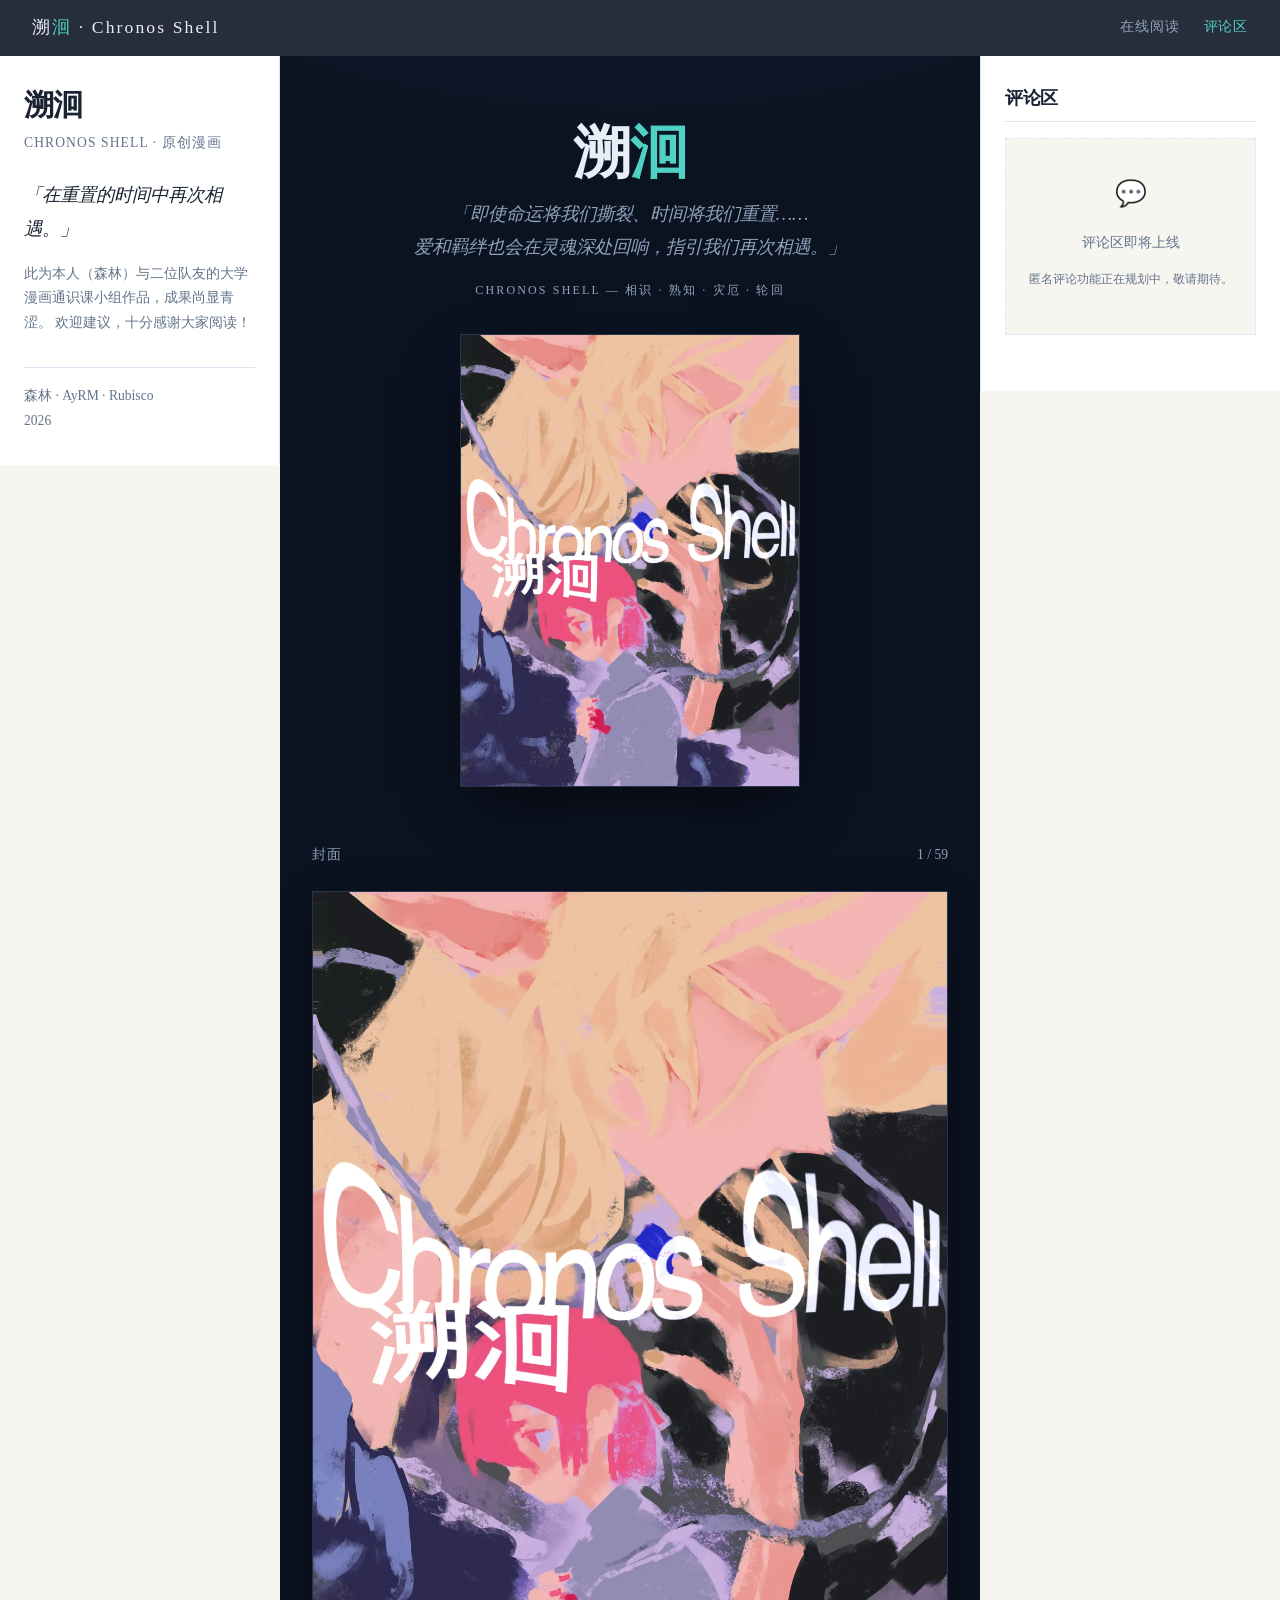
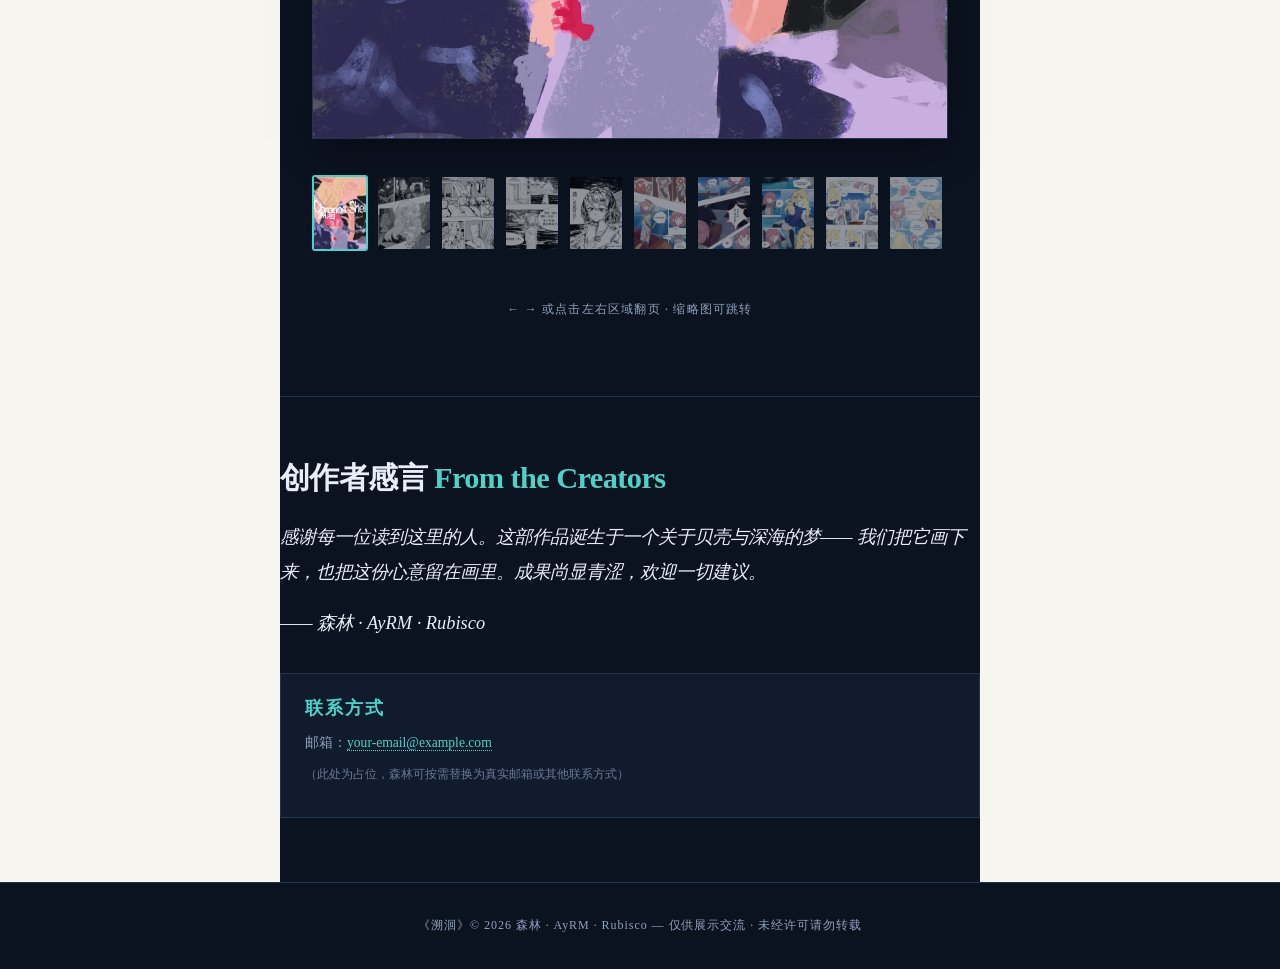
==== index.html @ df27fd0b "refine: 移除人物设定区块及导航入口（图片素材保留待恢复）" ====
<!DOCTYPE html>
<html lang="zh-CN">
<head>
  <meta charset="UTF-8">
  <meta name="viewport" content="width=device-width, initial-scale=1.0">
  <title>《溯洄》— 原创漫画作品展示</title>
  <meta name="description" content="《溯洄》原创漫画：中世纪海边渔村，人鱼遗孤克洛琳与孤独人鱼莉芮尔的宿命轮回之恋。">
  <link rel="stylesheet" href="css/tokens.css">
  <link rel="stylesheet" href="css/main.css">
</head>
<body>

  <!-- ======== 顶部导航 ======== -->
  <header class="site-header">
    <div class="brand">溯<em>洄</em> · Chronos Shell</div>
    <nav class="site-nav" id="siteNav">
      <a href="#reader" data-anchor="reader">在线阅读</a>
      <a href="#commentsSection" data-anchor="commentsSection">评论区</a>
    </nav>
  </header>

  <!-- ======== 三栏主体 ======== -->
  <main class="site-main">

    <!-- ===== 左栏 · 简介区 ===== -->
    <aside class="sidebar-left">
      <h1 class="work-title">溯洄</h1>
      <div class="work-sub">CHRONOS SHELL · 原创漫画</div>

      <section class="blurb">
        <p class="tagline">「在重置的时间中再次相遇。」</p>
        <p class="about-note">
          此为本人（森林）与二位队友的大学漫画通识课小组作品，成果尚显青涩。
          欢迎建议，十分感谢大家阅读！
        </p>
      </section>

      <section class="team-note">
        森林 · AyRM · Rubisco<br>
        2026
      </section>
    </aside>

    <!-- ===== 中栏 · 阅读器 ===== -->
    <section class="reader-col" id="reader">

      <div class="reader-hero">
        <h1>溯<span>洄</span></h1>
        <p class="hero-quote">「即使命运将我们撕裂、时间将我们重置……<br>爱和羁绊也会在灵魂深处回响，指引我们再次相遇。」</p>
        <p class="hero-meta">CHRONOS SHELL — 相识 · 熟知 · 灾厄 · 轮回</p>
        <img class="hero-cover" src="assets/img/pages/00-cover.webp" alt="《溯洄》封面" loading="lazy">
      </div>

      <div class="reader-wrap" id="readerWrap">
        <div class="reader-toolbar">
          <span class="chapter-name" id="chapterName">封面</span>
          <span class="page-indicator" id="pageIndicator">— / 59</span>
        </div>

        <div class="reader-stage" id="readerStage">
          <img class="page-img" id="pageImg" src="assets/img/pages/00-cover.webp" alt="《溯洄》第 1 页">
          <div class="nav-zone prev" id="navPrev" title="上一页">‹</div>
          <div class="nav-zone next" id="navNext" title="下一页">›</div>
        </div>

        <div class="thumbs" id="thumbsBar"></div>
        <p class="reader-hint">← → 或点击左右区域翻页 · 缩略图可跳转</p>
      </div>

      <!-- ===== 创作者感言 ===== -->
      <div class="creator-note" id="creator">
        <h2>创作者感言 <em>From the Creators</em></h2>
        <p class="cn-text">
          感谢每一位读到这里的人。这部作品诞生于一个关于贝壳与深海的梦——
          我们把它画下来，也把这份心意留在画里。成果尚显青涩，欢迎一切建议。
        </p>
        <p class="cn-text">—— 森林 · AyRM · Rubisco</p>
        <div class="cn-contact">
          <h3>联系方式</h3>
          <p>邮箱：<a href="mailto:your-email@example.com">your-email@example.com</a></p>
          <p class="cn-tip">（此处为占位，森林可按需替换为真实邮箱或其他联系方式）</p>
        </div>
      </div>

      <!-- (区块已移除) -->
    </section>

    <!-- ===== 右栏 · 评论区（预留） ===== -->
    <aside class="sidebar-right" id="commentsSection">
      <h3>评论区</h3>
      <div class="comments-placeholder">
        <div class="cp-icon">💬</div>
        <p>评论区即将上线</p>
        <p class="cp-note">匿名评论功能正在规划中，敬请期待。</p>
      </div>
      <!-- 接入评论服务（如 Waline / Cusdis）时，在下方挂载点初始化脚本 -->
      <div id="comments"></div>
    </aside>

  </main>

  <footer class="site-footer">
    《溯洄》© 2026 森林 · AyRM · Rubisco — 仅供展示交流 · 未经许可请勿转载
  </footer>

  <script src="js/reader.js"></script>
  <script src="js/main.js"></script>
</body>
</html>
---- css/tokens.css ----
/* ============================================================
   《溯洄》设计令牌 tokens.css
   来源：Open Design — editorial-monocle (Editorial/Monocle 杂志画册风)
   定制：深蓝海洋系 × 悲剧美学
   结构：
     --tone-*   : 明暗两套色板（浅色正文区 / 深色 Hero 与阅读器）
     --font-*   : 衬线字体栈
     --space-*  : 间距节奏
     --motion-* : 动效时长
   ============================================================ */

:root {
  /* ---- 字体 ---- */
  --font-display: "Iowan Old Style", "Charter", "Songti SC", "SimSun",
                  Georgia, "Times New Roman", serif;
  --font-body:    "Charter", "Georgia", "Songti SC", "SimSun", serif;
  --font-mono:    ui-monospace, "SF Mono", "Cascadia Code", Consolas, monospace;

  /* ---- 浅色板（正文区 / 杂志米白） ---- */
  --tone-bg:        #f7f5f0;   /* 米白纸面 */
  --tone-surface:   #ffffff;   /* 卡片 */
  --tone-fg:        #1a2332;   /* 墨蓝黑正文 */
  --tone-muted:     #64748b;   /* 雾蓝灰辅助文字 */
  --tone-border:    #dbe4f0;   /* 浅海蓝 hairline */
  --tone-accent:    #2b8f86;   /* 贝壳青（浅底上的强调） */
  --tone-accent-2:  #b45309;   /* 暖琥珀点缀（月相/章节标记） */

  /* ---- 深色板（Hero / 阅读器暗底） ---- */
  --dark-bg:        #0b1220;   /* 深海黑蓝 */
  --dark-surface:   #101b2e;   /* 卡片深蓝 */
  --dark-fg:        #e8eef7;   /* 月白文字 */
  --dark-muted:     #8fa3bd;   /* 雾蓝 */
  --dark-border:    #24344d;   /* 深蓝 hairline */
  --dark-accent:    #4fd1c5;   /* 珍珠青（暗底强调） */

  /* ---- 间距节奏（4px 基准） ---- */
  --space-1: 4px;
  --space-2: 8px;
  --space-3: 12px;
  --space-4: 16px;
  --space-5: 24px;
  --space-6: 32px;
  --space-7: 48px;
  --space-8: 64px;
  --space-9: 96px;

  /* ---- 排版 ---- */
  --fs-display: clamp(2.2rem, 5vw, 3.6rem);  /* 作品名 */
  --fs-h2:      clamp(1.4rem, 2.6vw, 1.9rem); /* 区块标题 */
  --fs-h3:      1.15rem;                       /* 卡片标题 */
  --fs-body:    1rem;
  --fs-small:   0.85rem;
  --fs-tiny:    0.75rem;
  --leading-body: 1.8;
  --leading-display: 1.15;
  --tracking-display: -0.02em;   /* 大标题收紧字距（monocle 姿态） */

  /* ---- 动效 ---- */
  --motion-fast: 140ms;
  --motion-base: 240ms;
  --motion-slow: 480ms;
  --ease-out: cubic-bezier(0.22, 0.61, 0.36, 1);

  /* ---- 布局常量 ---- */
  --sidebar-left-w: 280px;
  --sidebar-right-w: 300px;
  --header-h: 56px;
}
---- css/main.css ----
/* ============================================================
   《溯洄》主样式 main.css
   布局：左(简介 280px) | 中(阅读器 弹性) | 右(评论 300px) 三栏
   ============================================================ */

/* ---- Reset & 基础 ---- */
*, *::before, *::after { box-sizing: border-box; }
html { scroll-behavior: smooth; }
body {
  margin: 0;
  font-family: var(--font-body);
  font-size: var(--fs-body);
  line-height: var(--leading-body);
  color: var(--tone-fg);
  background: var(--tone-bg);
  -webkit-font-smoothing: antialiased;
}
img { max-width: 100%; display: block; }
a { color: inherit; text-decoration: none; }
h1, h2, h3, h4 { font-family: var(--font-display); line-height: var(--leading-display); letter-spacing: var(--tracking-display); margin: 0; }
button { font-family: inherit; cursor: pointer; }

/* ---- 顶部导航 ---- */
.site-header {
  position: sticky; top: 0; z-index: 100;
  height: var(--header-h);
  display: flex; align-items: center; justify-content: space-between;
  padding: 0 var(--space-6);
  background: rgba(11, 18, 32, 0.88);
  backdrop-filter: blur(10px);
  border-bottom: 1px solid var(--dark-border);
}
.site-header .brand {
  font-family: var(--font-display);
  font-size: 1.1rem; letter-spacing: 0.12em;
  color: var(--dark-fg);
}
.site-header .brand em { color: var(--dark-accent); font-style: normal; }
.site-nav { display: flex; gap: var(--space-5); }
.site-nav a {
  color: var(--dark-muted); font-size: var(--fs-small);
  letter-spacing: 0.06em; transition: color var(--motion-fast) var(--ease-out);
}
.site-nav a:hover, .site-nav a.active { color: var(--dark-accent); }

/* ---- 三栏主体 ---- */
.site-main {
  display: grid;
  grid-template-columns: var(--sidebar-left-w) minmax(0, 1fr) var(--sidebar-right-w);
  gap: 0;
  min-height: calc(100vh - var(--header-h));
}

/* ============ 左栏 · 简介区 ============ */
.sidebar-left {
  padding: var(--space-6) var(--space-5);
  border-right: 1px solid var(--tone-border);
  background: var(--tone-surface);
  overflow-y: auto;
  max-height: calc(100vh - var(--header-h));
  position: sticky; top: var(--header-h);
  align-self: start;               /* 关键：防止 grid 拉伸导致 sticky 失效 */
}
.sidebar-left .work-title {
  font-size: var(--fs-h2);
  margin-bottom: var(--space-2);
}
.sidebar-left .work-sub {
  color: var(--tone-muted); font-size: var(--fs-small);
  margin-bottom: var(--space-5);
  letter-spacing: 0.08em;
}
.blurb { margin-bottom: var(--space-6); }
.blurb .tagline {
  font-family: var(--font-display);
  font-size: var(--fs-h3);
  font-style: italic;
  color: var(--tone-fg);
  margin: 0 0 var(--space-4) 0;
}
.blurb .about-note {
  margin: 0;
  font-size: var(--fs-small);
  color: var(--tone-muted);
  line-height: var(--leading-body);
}
.team-note {
  margin-top: var(--space-6);
  font-size: var(--fs-small);
  color: var(--tone-muted);
  border-top: 1px solid var(--tone-border); padding-top: var(--space-4);
}

/* ============ 中栏 · 阅读器 ============ */
.reader-col {
  min-width: 0;
  background:
    radial-gradient(1200px 600px at 50% -10%, #16233c 0%, var(--dark-bg) 60%);
  display: flex; flex-direction: column;
  min-height: calc(100vh - var(--header-h));
}
.reader-hero {
  padding: var(--space-8) var(--space-6) var(--space-6);
  text-align: center;
  color: var(--dark-fg);
}
.reader-hero h1 {
  font-size: var(--fs-display);
  color: var(--dark-fg);
  margin-bottom: var(--space-3);
}
.reader-hero h1 span { color: var(--dark-accent); }
.reader-hero .hero-quote {
  font-family: var(--font-display); font-style: italic;
  color: var(--dark-muted); font-size: var(--fs-h3);
  max-width: 640px; margin: 0 auto;
}
.reader-hero .hero-meta {
  margin-top: var(--space-4);
  font-size: var(--fs-tiny); letter-spacing: 0.18em;
  color: var(--dark-muted);
}
.reader-hero .hero-cover {
  margin: var(--space-6) auto 0;
  width: min(340px, 70%);
  border: 1px solid var(--dark-border);
  box-shadow: 0 24px 60px -18px rgba(0, 0, 0, 0.65);
}

/* ---- 阅读器主体 ---- */
.reader-wrap {
  flex: 1;
  display: flex; flex-direction: column;
  align-items: center;
  padding: var(--space-5) var(--space-6) var(--space-8);
  gap: var(--space-5);
}
.reader-toolbar {
  width: 100%; max-width: 860px;
  display: flex; align-items: center; justify-content: space-between; gap: var(--space-4);
  color: var(--dark-muted); font-size: var(--fs-small);
}
.reader-toolbar .chapter-name { font-family: var(--font-display); letter-spacing: 0.08em; }
.reader-toolbar .page-indicator { font-variant-numeric: tabular-nums; }
.reader-stage {
  position: relative;
  width: 100%; max-width: 860px;
  background: var(--dark-surface);
  border: 1px solid var(--dark-border);
  box-shadow: 0 12px 40px -12px rgba(0, 0, 0, 0.6);
}
.reader-stage img.page-img {
  width: 100%; height: auto;
  margin: 0 auto;
}
.reader-stage .nav-zone {
  position: absolute; top: 0; bottom: 0; width: 46%;
  cursor: pointer;
  display: flex; align-items: center; justify-content: center;
  color: rgba(232, 238, 247, 0);
  font-size: 2rem;
  transition: color var(--motion-fast) var(--ease-out), background var(--motion-fast) var(--ease-out);
}
.reader-stage .nav-zone.prev { left: 0; }
.reader-stage .nav-zone.next { right: 0; }
.reader-stage .nav-zone:hover { background: rgba(79, 209, 197, 0.07); color: rgba(232, 238, 247, 0.55); }
.reader-stage .nav-zone.disabled { pointer-events: none; }

/* ---- 缩略图条 ---- */
.thumbs {
  width: 100%; max-width: 860px;
  display: flex; gap: var(--space-2);
  overflow-x: auto;
  padding: var(--space-3) 0;
  scrollbar-width: thin;
  scrollbar-color: var(--dark-border) transparent;
}
.thumbs .thumb {
  flex: 0 0 auto;
  width: 56px; height: 76px;
  object-fit: cover;
  border: 2px solid transparent;
  border-radius: 3px;
  opacity: 0.55;
  cursor: pointer;
  transition: opacity var(--motion-fast), border-color var(--motion-fast);
}
.thumbs .thumb:hover { opacity: 0.9; }
.thumbs .thumb.current { opacity: 1; border-color: var(--dark-accent); }

/* ---- 键盘提示 ---- */
.reader-hint {
  font-size: var(--fs-tiny); color: var(--dark-muted);
  letter-spacing: 0.1em;
}

/* ============ 右栏 · 评论区（预留） ============ */
.sidebar-right {
  padding: var(--space-6) var(--space-5);
  border-left: 1px solid var(--tone-border);
  background: var(--tone-surface);
  overflow-y: auto;
  max-height: calc(100vh - var(--header-h));
  position: sticky; top: var(--header-h);
  align-self: start;               /* 关键：防止 grid 拉伸导致 sticky 失效 */
}
.sidebar-right h3 {
  font-size: var(--fs-h3);
  margin-bottom: var(--space-4);
  padding-bottom: var(--space-3);
  border-bottom: 1px solid var(--tone-border);
}
.comments-placeholder {
  border: 1px dashed var(--tone-border);
  background: var(--tone-bg);
  padding: var(--space-6) var(--space-4);
  text-align: center;
  color: var(--tone-muted);
  font-size: var(--fs-small);
}
.comments-placeholder .cp-icon { font-size: 1.6rem; margin-bottom: var(--space-3); }
.comments-placeholder .cp-note {
  font-size: var(--fs-tiny); margin-top: var(--space-3);
}
#comments { margin-top: var(--space-5); }

/* ============ 创作者感言（中栏，漫画下方） ============ */
.creator-note {
  width: 100%; max-width: 860px;
  padding: var(--space-8) 0;
  border-top: 1px solid var(--dark-border);
  color: var(--dark-fg);
}
.creator-note h2 {
  font-size: var(--fs-h2);
  margin-bottom: var(--space-5);
  color: var(--dark-fg);
}
.creator-note h2 em { color: var(--dark-accent); font-style: normal; }
.creator-note .cn-text {
  font-family: var(--font-display);
  font-style: italic;
  font-size: var(--fs-h3);
  line-height: 1.9;
  color: var(--dark-fg);
  margin: 0 0 var(--space-4) 0;
  max-width: 720px;
}
.cn-contact {
  margin-top: var(--space-6);
  padding: var(--space-5);
  background: var(--dark-surface);
  border: 1px solid var(--dark-border);
}
.cn-contact h3 {
  font-size: var(--fs-h3);
  color: var(--dark-accent);
  margin-bottom: var(--space-3);
  letter-spacing: 0.1em;
}
.cn-contact p { margin: 0 0 var(--space-2) 0; color: var(--dark-muted); font-size: var(--fs-small); }
.cn-contact a { color: var(--dark-accent); border-bottom: 1px dotted var(--dark-accent); }
.cn-contact .cn-tip { font-size: var(--fs-tiny); color: var(--dark-muted); opacity: 0.7; }

/* ============ 人物设定区块（暂移除，样式保留供恢复时启用） ============ */

/* ============ 页脚 ============ */
.site-footer {
  text-align: center;
  padding: var(--space-6) var(--space-4);
  border-top: 1px solid var(--dark-border);
  background: var(--dark-bg);
  color: var(--dark-muted);
  font-size: var(--fs-tiny);
  letter-spacing: 0.08em;
}

/* ---- 入场动效 ---- */
.reveal { opacity: 0; transform: translateY(14px); transition: opacity var(--motion-slow) var(--ease-out), transform var(--motion-slow) var(--ease-out); }
.reveal.visible { opacity: 1; transform: none; }

/* ============ 响应式 ============ */
@media (max-width: 1180px) {
  .site-main { grid-template-columns: var(--sidebar-left-w) minmax(0, 1fr); }
  .sidebar-right {
    grid-column: 1 / -1;
    position: static; max-height: none;
    border-left: none; border-top: 1px solid var(--tone-border);
  }
}
@media (max-width: 820px) {
  .site-main { grid-template-columns: 1fr; }
  .sidebar-left {
    position: static; max-height: none;
    border-right: none; border-bottom: 1px solid var(--tone-border);
  }
  .site-nav { display: none; }
  .reader-wrap { padding: var(--space-4) var(--space-3) var(--space-6); }
}
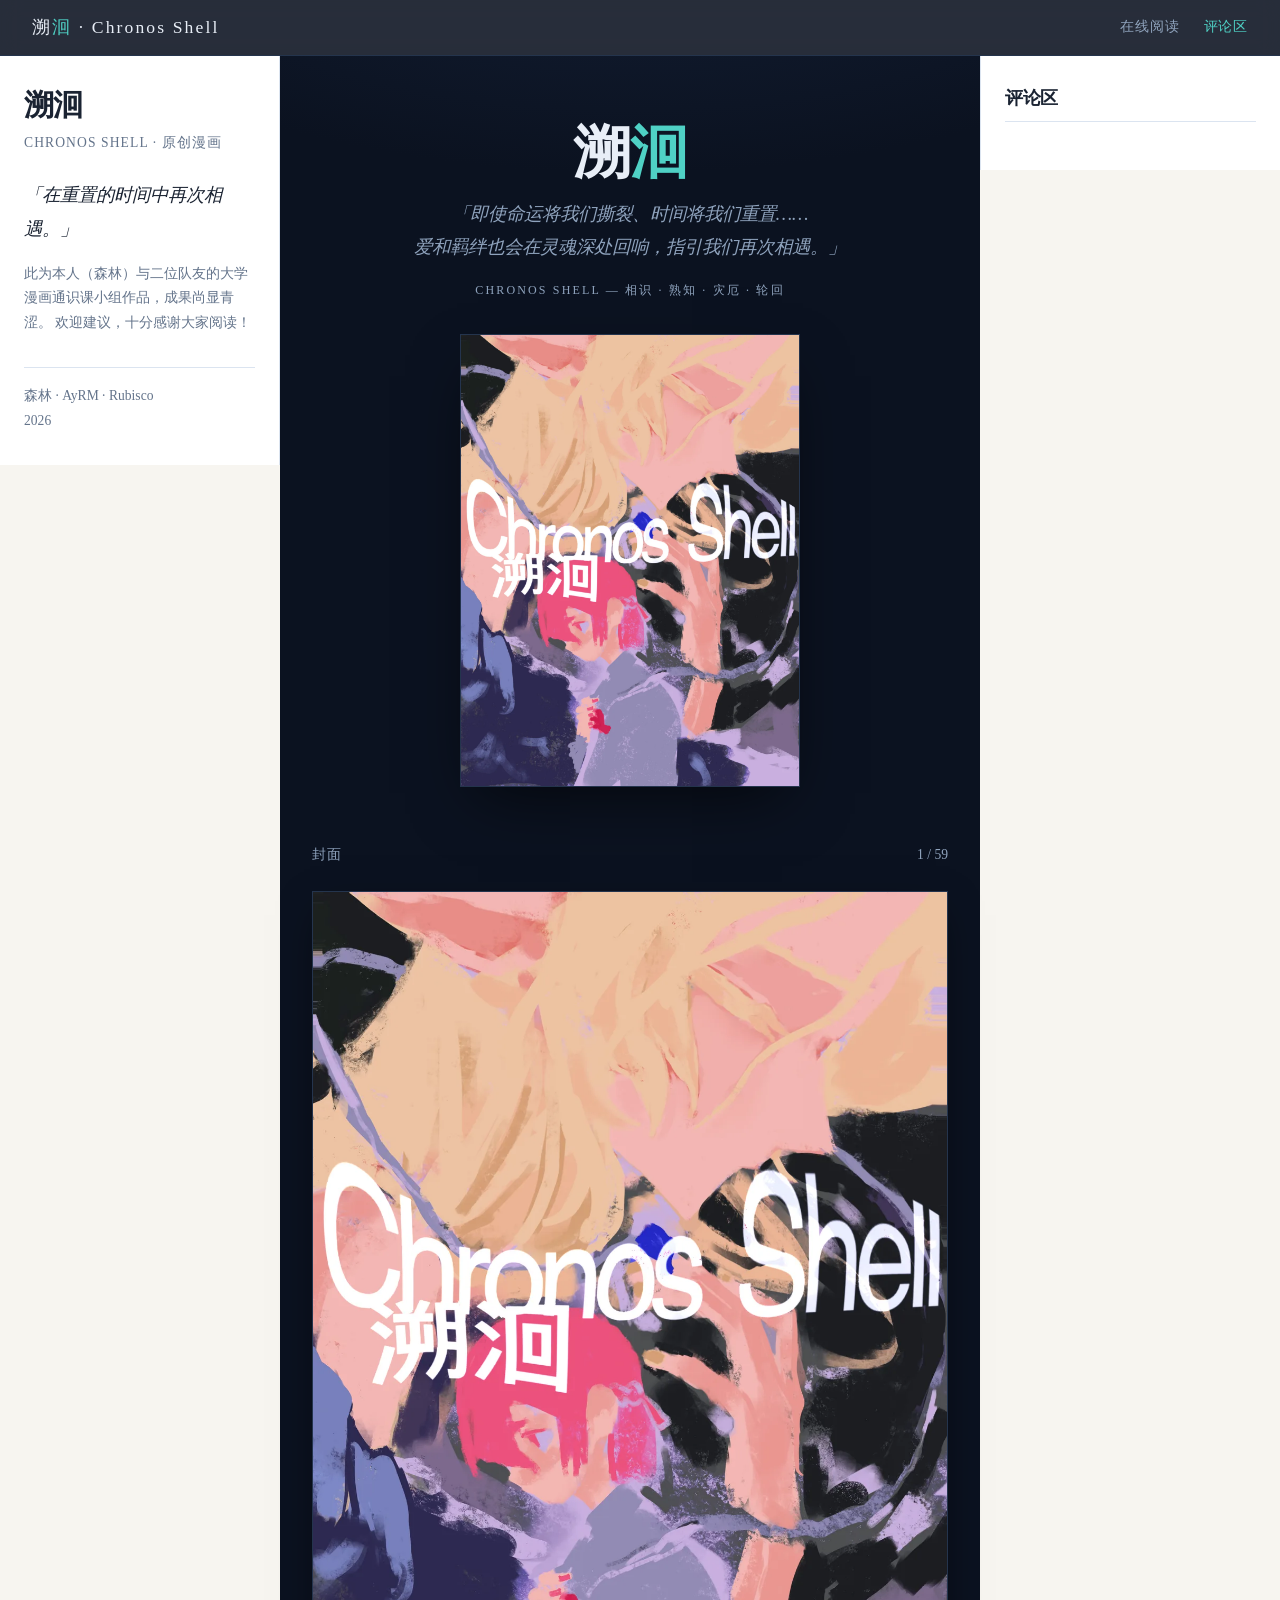
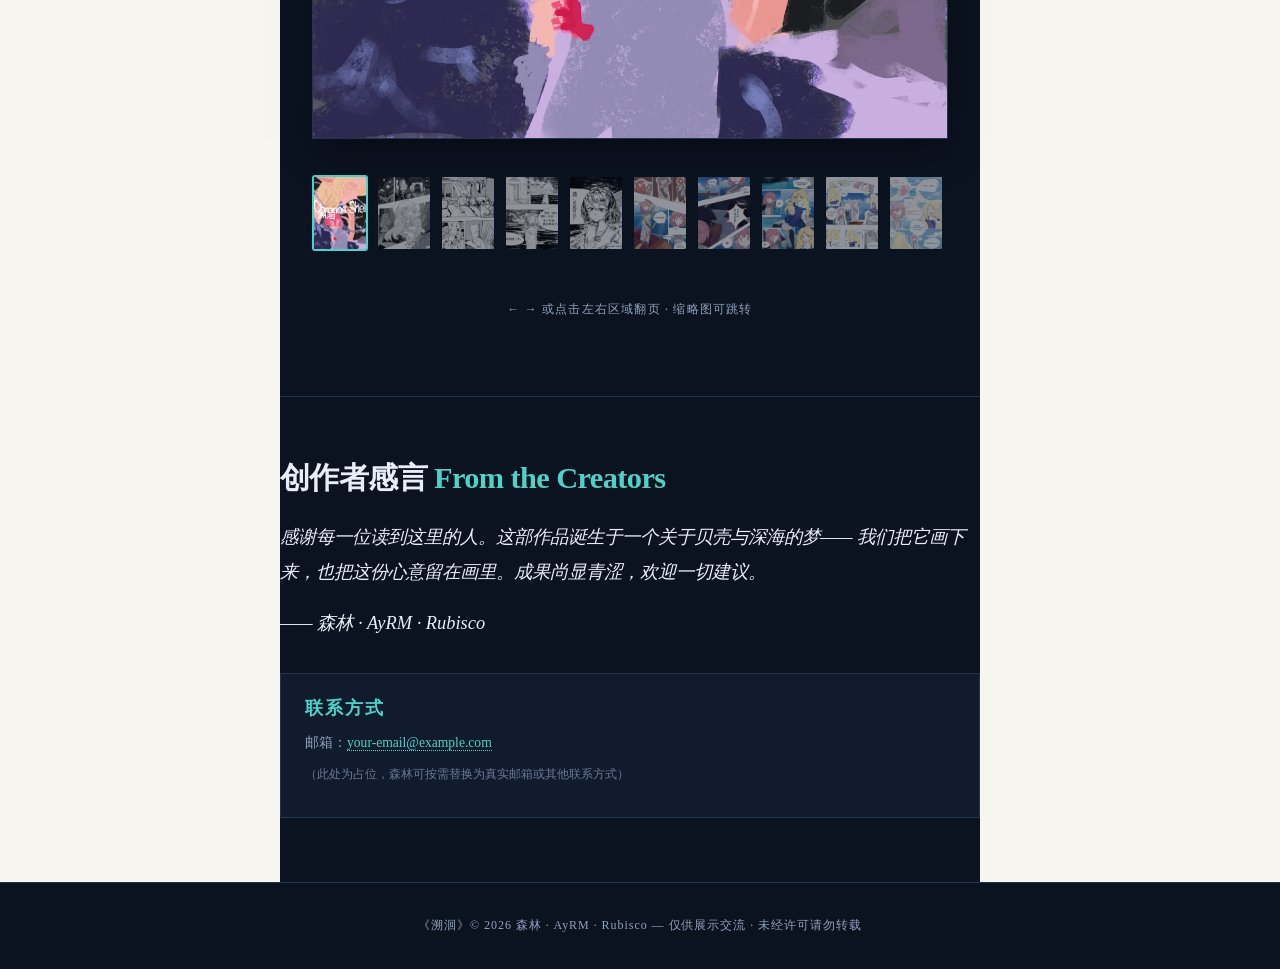
==== commit 29c514d2: "feat: 接入 Waline 匿名评论系统（本地化前端库 + Vercel 服务端 + Neon Postgres）" ====
--- a/index.html
+++ b/index.html
@@ -7,6 +7,7 @@
   <meta name="description" content="《溯洄》原创漫画：中世纪海边渔村，人鱼遗孤克洛琳与孤独人鱼莉芮尔的宿命轮回之恋。">
   <link rel="stylesheet" href="css/tokens.css">
   <link rel="stylesheet" href="css/main.css">
+  <link rel="stylesheet" href="vendor/waline.min.css">
 </head>
 <body>
 
@@ -85,15 +86,9 @@
       <!-- (区块已移除) -->
     </section>
 
-    <!-- ===== 右栏 · 评论区（预留） ===== -->
+    <!-- ===== 右栏 · 评论区（Waline） ===== -->
     <aside class="sidebar-right" id="commentsSection">
       <h3>评论区</h3>
-      <div class="comments-placeholder">
-        <div class="cp-icon">💬</div>
-        <p>评论区即将上线</p>
-        <p class="cp-note">匿名评论功能正在规划中，敬请期待。</p>
-      </div>
-      <!-- 接入评论服务（如 Waline / Cusdis）时，在下方挂载点初始化脚本 -->
       <div id="comments"></div>
     </aside>
 
@@ -103,6 +98,7 @@
     《溯洄》© 2026 森林 · AyRM · Rubisco — 仅供展示交流 · 未经许可请勿转载
   </footer>
 
+  <script src="vendor/waline.min.js"></script>
   <script src="js/reader.js"></script>
   <script src="js/main.js"></script>
 </body>
--- a/css/main.css
+++ b/css/main.css
@@ -210,19 +210,9 @@
   padding-bottom: var(--space-3);
   border-bottom: 1px solid var(--tone-border);
 }
-.comments-placeholder {
-  border: 1px dashed var(--tone-border);
-  background: var(--tone-bg);
-  padding: var(--space-6) var(--space-4);
-  text-align: center;
-  color: var(--tone-muted);
-  font-size: var(--fs-small);
-}
-.comments-placeholder .cp-icon { font-size: 1.6rem; margin-bottom: var(--space-3); }
-.comments-placeholder .cp-note {
-  font-size: var(--fs-tiny); margin-top: var(--space-3);
-}
-#comments { margin-top: var(--space-5); }
+#comments { margin-top: var(--space-4); }
+#comments .wl-panel { background: transparent; }
+#comments .wl-input-item textarea { min-height: 90px; }
 
 /* ============ 创作者感言（中栏，漫画下方） ============ */
 .creator-note {
--- a/vendor/waline.min.css
+++ b/vendor/waline.min.css
@@ -0,0 +1 @@
+:root{--waline-font-size: 1rem;--waline-white: #fff;--waline-light-grey: #999;--waline-dark-grey: #666;--waline-theme-color: #27ae60;--waline-active-color: #2ecc71;--waline-color: #444;--waline-bg-color: #fff;--waline-bg-color-light: #f8f8f8;--waline-bg-color-hover: #f0f0f0;--waline-border-color: #ddd;--waline-disable-bg-color: #f8f8f8;--waline-disable-color: #000;--waline-code-bg-color: #282c34;--waline-warning-color: #915930;--waline-warning-bg-color: rgb(234 179 8 / 14%);--waline-bq-color: #f0f0f0;--waline-avatar-size: 3.25rem;--waline-m-avatar-size: calc(var(--waline-avatar-size) * 9 / 13);--waline-badge-color: #3498db;--waline-badge-font-size: 0.75em;--waline-info-bg-color: #f8f8f8;--waline-info-color: #999;--waline-info-font-size: 0.625em;--waline-border: 1px solid var(--waline-border-color);--waline-avatar-radius: 50%;--waline-box-shadow: none}[data-waline]{font-size:var(--waline-font-size);text-align:start}[dir=rtl] [data-waline]{direction:rtl}[data-waline] *{box-sizing:content-box;line-height:1.75}[data-waline] p{color:var(--waline-color)}[data-waline] a{position:relative;display:inline-block;color:var(--waline-theme-color);text-decoration:none;overflow-wrap:break-word;cursor:pointer}[data-waline] a:hover{color:var(--waline-active-color)}[data-waline] img{max-width:100%;max-height:400px;border:none}[data-waline] hr{margin:.825em 0;border-style:dashed;border-color:var(--waline-bg-color-light)}[data-waline] code,[data-waline] pre{margin:0;padding:.2em .4em;border-radius:3px;background:var(--waline-bg-color-light);font-size:85%}[data-waline] pre{overflow:auto;padding:10px;line-height:1.45}[data-waline] pre::-webkit-scrollbar{width:6px;height:6px}[data-waline] pre::-webkit-scrollbar-track-piece:horizontal{border-radius:6px;background:rgba(0,0,0,.1)}[data-waline] pre::-webkit-scrollbar-thumb:horizontal{width:6px;border-radius:6px;background:var(--waline-theme-color)}[data-waline] pre code{padding:0;background:rgba(0,0,0,0);color:var(--waline-color);white-space:pre-wrap;word-break:keep-all}[data-waline] blockquote{margin:.5em 0;padding:.5em 0 .5em 1em;border-inline-start:8px solid var(--waline-bq-color);color:var(--waline-dark-grey)}[data-waline] blockquote>p{margin:0}[data-waline] ol,[data-waline] ul{margin-inline-start:1.25em;padding:0}[data-waline] input[type=checkbox],[data-waline] input[type=radio]{display:inline-block;vertical-align:middle;margin-top:-2px}.wl-btn{display:inline-block;vertical-align:middle;min-width:2.5em;margin-bottom:0;padding:.5em 1em;border:1px solid var(--waline-border-color);border-radius:.5em;background:rgba(0,0,0,0);color:var(--waline-color);font-weight:400;font-size:.75em;line-height:1.5;text-align:center;white-space:nowrap;cursor:pointer;user-select:none;touch-action:manipulation;transition-duration:.4s}.wl-btn:hover,.wl-btn:active{border-color:var(--waline-theme-color);color:var(--waline-theme-color)}.wl-btn:disabled{border-color:var(--waline-border-color);background:var(--waline-disable-bg-color);color:var(--waline-disable-color);cursor:not-allowed}.wl-btn.primary{border-color:var(--waline-theme-color);background:var(--waline-theme-color);color:var(--waline-white)}.wl-btn.primary:hover,.wl-btn.primary:active{border-color:var(--waline-active-color);background:var(--waline-active-color);color:var(--waline-white)}.wl-btn.primary:disabled{border-color:var(--waline-border-color);background:var(--waline-disable-bg-color);color:var(--waline-disable-color);cursor:not-allowed}.wl-loading{text-align:center}.wl-loading svg{margin:0 auto}.wl-comment{position:relative;display:flex;margin-bottom:.75em}.wl-close{position:absolute;inset-inline-end:-4px;top:-4px;padding:0;border:none;background:rgba(0,0,0,0);line-height:1;cursor:pointer}.wl-login-info{max-width:80px;margin-top:.75em;text-align:center}.wl-logout-btn{position:absolute;inset-inline-end:-10px;top:-10px;padding:3px;border:none;background:rgba(0,0,0,0);line-height:0;cursor:pointer}.wl-avatar{position:relative;width:var(--waline-avatar-size);height:var(--waline-avatar-size);margin:0 auto;border:var(--waline-border);border-radius:var(--waline-avatar-radius)}@media(max-width: 720px){.wl-avatar{width:var(--waline-m-avatar-size);height:var(--waline-m-avatar-size)}}.wl-avatar img{width:100%;height:100%;border-radius:var(--waline-avatar-radius)}.wl-login-nick{display:block;color:var(--waline-theme-color);font-size:.75em;word-break:break-all}.wl-panel{position:relative;flex-shrink:1;width:100%;margin:.5em;border:var(--waline-border);border-radius:.75em;background:var(--waline-bg-color);box-shadow:var(--waline-box-shadow)}.wl-header{display:flex;overflow:hidden;padding:0 4px;border-bottom:2px dashed var(--waline-border-color);border-top-left-radius:.75em;border-top-right-radius:.75em}@media(max-width: 580px){.wl-header{display:block}}.wl-header label{min-width:40px;padding:.75em .5em;color:var(--waline-color);font-size:.75em;text-align:center}.wl-header input{flex:1;resize:none;width:0;padding:.5em;background:rgba(0,0,0,0);font-size:.625em}.wl-header-item{display:flex;flex:1}@media(max-width: 580px){.wl-header-item:not(:last-child){border-bottom:2px dashed var(--waline-border-color)}}.wl-header-1 .wl-header-item{width:100%}.wl-header-2 .wl-header-item{width:50%}@media(max-width: 580px){.wl-header-2 .wl-header-item{flex:0;width:100%}}.wl-header-3 .wl-header-item{width:33.33%}@media(max-width: 580px){.wl-header-3 .wl-header-item{width:100%}}.wl-editor{position:relative;resize:vertical;box-sizing:border-box;width:calc(100% - 1em);min-height:8.75em;margin:.75em .5em;border-radius:.5em;background:rgba(0,0,0,0);font-size:.875em}.wl-editor,.wl-input{max-width:100%;border:none;color:var(--waline-color);outline:none;transition:all .25s ease}.wl-editor:focus,.wl-input:focus{background:var(--waline-bg-color-light)}.wl-preview{padding:0 .5em .5em}.wl-preview h4{margin:.25em;font-weight:bold;font-size:.9375em}.wl-preview .wl-content{min-height:1.25em;padding:.25em;overflow-wrap:break-word;hyphens:auto}.wl-preview .wl-content>*:first-child{margin-top:0}.wl-preview .wl-content>*:last-child{margin-bottom:0}.wl-footer{position:relative;display:flex;flex-wrap:wrap;margin:.5em .75em}.wl-actions{display:flex;flex:2;align-items:center}.wl-action{display:inline-flex;align-items:center;justify-content:center;width:1.5em;height:1.5em;margin:2px;padding:0;border:none;background:rgba(0,0,0,0);color:var(--waline-color);font-size:16px;cursor:pointer}.wl-action:hover{color:var(--waline-theme-color)}.wl-action.active{color:var(--waline-active-color)}#wl-image-upload{display:none}#wl-image-upload:focus+label{color:var(--waline-color)}#wl-image-upload:focus-visible+label{outline:-webkit-focus-ring-color auto 1px}.wl-info{display:flex;flex:3;align-items:center;justify-content:flex-end}.wl-info .wl-text-number{color:var(--waline-info-color);font-size:.75em}.wl-info .wl-text-number .illegal{color:red}.wl-info button{margin-inline-start:.75em}.wl-info button svg{display:block;margin:0 auto;line-height:18px}.wl-emoji-popup{position:absolute;inset-inline-start:1.25em;top:100%;z-index:10;display:none;width:100%;max-width:526px;border:var(--waline-border);border-radius:6px;background:var(--waline-bg-color);box-shadow:var(--waline-box-shadow)}.wl-emoji-popup.display{display:block}.wl-emoji-popup button{display:inline-block;vertical-align:middle;width:2em;margin:.125em;padding:0;border-width:0;background:rgba(0,0,0,0);font-size:inherit;line-height:2;text-align:center;cursor:pointer}.wl-emoji-popup button:hover{background:var(--waline-bg-color-hover)}.wl-emoji-popup .wl-emoji{display:inline-block;vertical-align:middle;max-width:1.5em;max-height:1.5em}.wl-emoji-popup .wl-emoji-preview{position:absolute;top:-4em;left:0;z-index:1;display:block;max-width:3em;max-height:3em;padding:.25em;border:var(--waline-border);border-radius:4px;background:var(--waline-bg-color);box-shadow:var(--waline-box-shadow)}.wl-emoji-popup .wl-tab-wrapper{overflow-y:auto;max-height:145px;padding:.5em}.wl-emoji-popup .wl-tab-wrapper::-webkit-scrollbar{width:6px;height:6px}.wl-emoji-popup .wl-tab-wrapper::-webkit-scrollbar-track-piece:vertical{border-radius:6px;background:rgba(0,0,0,.1)}.wl-emoji-popup .wl-tab-wrapper::-webkit-scrollbar-thumb:vertical{width:6px;border-radius:6px;background:var(--waline-theme-color)}.wl-emoji-popup .wl-tabs{position:relative;overflow-x:auto;padding:0 6px;white-space:nowrap}.wl-emoji-popup .wl-tabs::before{content:" ";position:absolute;top:0;right:0;left:0;z-index:2;height:1px;background:var(--waline-border-color)}.wl-emoji-popup .wl-tabs::-webkit-scrollbar{width:6px;height:6px}.wl-emoji-popup .wl-tabs::-webkit-scrollbar-track-piece:horizontal{border-radius:6px;background:rgba(0,0,0,.1)}.wl-emoji-popup .wl-tabs::-webkit-scrollbar-thumb:horizontal{height:6px;border-radius:6px;background:var(--waline-theme-color)}.wl-emoji-popup .wl-tab{position:relative;margin:0;padding:0 .5em}.wl-emoji-popup .wl-tab.active{z-index:3;border:1px solid var(--waline-border-color);border-top-width:0;border-bottom-right-radius:6px;border-bottom-left-radius:6px;background:var(--waline-bg-color)}.wl-gif-popup{position:absolute;inset-inline-start:1.25em;top:100%;z-index:10;width:calc(100% - 3em);padding:.75em .75em .25em;border:var(--waline-border);border-radius:6px;background:var(--waline-bg-color);box-shadow:var(--waline-box-shadow);opacity:0;visibility:hidden;transition:transform .2s ease-out,opacity .2s ease-out;transform:scale(0.9, 0.9);transform-origin:0 0}.wl-gif-popup.display{opacity:1;visibility:visible;transform:none}.wl-gif-popup input{box-sizing:border-box;width:100%;margin-bottom:10px;padding:3px 5px;border:var(--waline-border)}.wl-gif-popup img{display:block;box-sizing:border-box;width:100%;border-width:2px;border-style:solid;border-color:#fff;cursor:pointer}.wl-gif-popup img:hover{border-color:var(--waline-theme-color);border-radius:2px}.wl-gallery{display:flex;overflow-y:auto;max-height:80vh}.wl-gallery-column{display:flex;flex:1;flex-direction:column;height:-webkit-max-content;height:-moz-max-content;height:max-content}.wl-cards .wl-user{--avatar-size: var(--waline-avatar-size);position:relative;margin-inline-end:.75em}@media(max-width: 720px){.wl-cards .wl-user{--avatar-size: var(--waline-m-avatar-size)}}.wl-cards .wl-user .wl-user-avatar{width:var(--avatar-size);height:var(--avatar-size);border-radius:var(--waline-avatar-radius);box-shadow:var(--waline-box-shadow)}.wl-cards .wl-user .verified-icon,.wl-cards .wl-user .administrator-icon{position:absolute;inset-inline-start:calc(var(--avatar-size)*3/4);top:calc(var(--avatar-size)*3/4);border-radius:50%;background:var(--waline-bg-color);box-shadow:var(--waline-box-shadow)}.wl-card-item{position:relative;display:flex;padding:.5em}.wl-card-item .wl-card-item{padding-inline-end:0}.wl-card{flex:1;width:0;padding-bottom:.5em;border-bottom:1px dashed var(--waline-border-color)}.wl-card:first-child{margin-inline-start:1em}.wl-card-item:last-child>.wl-card{border-bottom:none}.wl-card .wl-nick svg{position:relative;bottom:-0.125em;line-height:1}.wl-card .wl-head{overflow:hidden;line-height:1.5}.wl-card .wl-head .wl-nick{position:relative;display:inline-block;margin-inline-end:.5em;font-weight:bold;font-size:.875em;line-height:1;text-decoration:none}.wl-card span.wl-nick{color:var(--waline-dark-grey)}.wl-card .wl-badge{display:inline-block;margin-inline-end:1em;padding:0 .3em;border:1px solid var(--waline-badge-color);border-radius:4px;color:var(--waline-badge-color);font-size:var(--waline-badge-font-size)}.wl-card .wl-time{margin-inline-end:.875em;color:var(--waline-info-color);font-size:.75em}.wl-card .wl-meta{position:relative;line-height:1}.wl-card .wl-meta>span{display:inline-block;margin-inline-end:.25em;padding:2px 4px;border-radius:.2em;background:var(--waline-info-bg-color);color:var(--waline-info-color);font-size:var(--waline-info-font-size);line-height:1.5}.wl-card .wl-meta>span:empty{display:none}.wl-card .wl-comment-actions{float:right;line-height:1}[dir=rtl] .wl-card .wl-comment-actions{float:left}.wl-card .wl-delete,.wl-card .wl-like,.wl-card .wl-reply,.wl-card .wl-edit,.wl-card .wl-rss{display:inline-flex;align-items:center;border:none;background:rgba(0,0,0,0);color:var(--waline-color);line-height:1;cursor:pointer;transition:color .2s ease}.wl-card .wl-delete:hover,.wl-card .wl-like:hover,.wl-card .wl-reply:hover,.wl-card .wl-edit:hover,.wl-card .wl-rss:hover{color:var(--waline-theme-color)}.wl-card .wl-delete.active,.wl-card .wl-like.active,.wl-card .wl-reply.active,.wl-card .wl-edit.active,.wl-card .wl-rss.active{color:var(--waline-active-color)}.wl-card .wl-warning{margin-top:1em;padding:.5em 1em;border:1px dashed var(--waline-warning-color);border-radius:5px;background:var(--waline-warning-bg-color);color:var(--waline-warning-color);font-size:.875em;line-height:1em}.wl-card .wl-content{position:relative;margin-bottom:.75em;padding-top:.625em;font-size:.875em;line-height:2;overflow-wrap:break-word}.wl-card .wl-content.expand{overflow:hidden;max-height:8em;cursor:pointer}.wl-card .wl-content.expand::before{content:"";position:absolute;inset-inline-start:0;top:0;bottom:3.15em;z-index:999;display:block;width:100%;background:linear-gradient(180deg, #000, rgba(255, 255, 255, 0.9))}.wl-card .wl-content.expand::after{content:attr(data-expand);position:absolute;inset-inline-start:0;bottom:0;z-index:999;display:block;width:100%;height:3.15em;background:hsla(0,0%,100%,.9);color:#828586;line-height:3.15em;text-align:center}.wl-card .wl-content .wl-reply-to{float:left;margin-right:.5em}.wl-card .wl-admin-actions{margin:8px 0;font-size:12px;text-align:right}.wl-card .wl-comment-status{margin:0 8px}.wl-card .wl-comment-status .wl-btn{border-radius:0}.wl-card .wl-comment-status .wl-btn:first-child{border-inline-end:0;border-radius:.5em 0 0 .5em}.wl-card .wl-comment-status .wl-btn:last-child{border-inline-start:0;border-radius:0 .5em .5em 0}.wl-card .wl-quote{border-inline-start:1px dashed rgba(237,237,237,.5)}.wl-card .wl-quote .wl-user{--avatar-size: var(--waline-m-avatar-size)}.wl-close-icon{color:var(--waline-border-color)}.wl-content .vemoji,.wl-content .wl-emoji{display:inline-block;vertical-align:baseline;height:1.25em;margin:-0.125em .25em}.wl-content .wl-tex{background:var(--waline-info-bg-color);color:var(--waline-info-color)}.wl-content span.wl-tex{display:inline-block;margin-inline-end:.25em;padding:2px 4px;border-radius:.2em;font-size:var(--waline-info-font-size);line-height:1.5}.wl-content p.wl-tex{text-align:center}.wl-content .katex-display{overflow:auto hidden;padding-top:.2em;padding-bottom:.2em;-webkit-overflow-scrolling:touch}.wl-content .katex-display::-webkit-scrollbar{height:3px}.wl-content .katex-error{color:red}.wl-count{flex:1;font-weight:bold;font-size:1.25em}.wl-empty{overflow:auto;padding:1.25em;color:var(--waline-color);text-align:center}.wl-operation{text-align:center}.wl-operation button{margin:1em 0}.wl-power{margin-inline-start:auto;padding:.5em 0;color:var(--waline-light-grey);font-size:var(--waline-info-font-size);text-align:end}.wl-meta-head{display:flex;flex-direction:row;align-items:center;padding:.375em}.wl-sort{margin:0;list-style-type:none}.wl-sort li{display:inline-block;color:var(--waline-info-color);font-size:.75em;cursor:pointer}.wl-sort li.active{color:var(--waline-theme-color)}.wl-sort li+li{margin-inline-start:1em}.wl-meta-foot{display:flex;flex-direction:row;align-items:center;justify-content:space-between}.wl-rss{display:flex;flex-wrap:nowrap;gap:5px;overflow:hidden;max-width:16px;transition:all .2s ease-in-out}.wl-rss:hover{max-width:100%}.wl-rss>a{display:flex;flex-shrink:0;gap:2px}.wl-rss span{color:var(--waline-light-grey);font-size:var(--waline-info-font-size);text-align:end}.wl-reaction{overflow:auto hidden;margin-bottom:1.75em;text-align:center}.wl-reaction img{width:100%;height:100%;transition:all 250ms ease-in-out}.wl-reaction-title{margin:16px auto;font-weight:bold;font-size:18px}.wl-reaction-list{display:flex;flex-direction:row;gap:16px;justify-content:center;margin:0;padding:8px;list-style-type:none}@media(max-width: 580px){.wl-reaction-list{gap:12px}}[data-waline] .wl-reaction-list{margin-inline-start:0}.wl-reaction-item{display:flex;flex-direction:column;align-items:center;cursor:pointer}.wl-reaction-item:hover img,.wl-reaction-item.active img{transform:scale(1.15)}.wl-reaction-img{position:relative;width:42px;height:42px}@media(max-width: 580px){.wl-reaction-img{width:32px;height:32px}}.wl-reaction-loading{position:absolute;inset-inline-end:-5px;top:-4px;width:18px;height:18px;color:var(--waline-theme-color)}.wl-reaction-votes{position:absolute;inset-inline-end:-9px;top:-9px;min-width:1em;padding:2px;border:1px solid var(--waline-theme-color);border-radius:1em;background:var(--waline-bg-color);color:var(--waline-theme-color);font-weight:700;font-size:.75em;line-height:1}.wl-reaction-item.active .wl-reaction-votes{background:var(--waline-theme-color);color:var(--waline-bg-color)}.wl-reaction-text{font-size:.875em}.wl-reaction-item.active .wl-reaction-text{color:var(--waline-theme-color)}.wl-star{display:flex;flex-direction:column;gap:12px}.wl-star-rate{display:flex;gap:6px;justify-content:center;cursor:pointer;user-select:none}.wl-star-item{position:relative;width:24px;height:24px}.wl-star-icon{width:100%;height:100%}.wl-star-outline{fill:none;stroke:var(--waline-light-grey);stroke-width:1.5}.wl-star-solid{fill:var(--waline-theme-color);stroke:var(--waline-theme-color);stroke-width:1.5}.wl-star-score{display:flex;flex-direction:column;gap:6px}.wl-star-row{display:flex;gap:8px;align-items:center}.wl-star-row .wl-star-rate{gap:3px;align-items:center}.wl-star-row .wl-star-item{display:flex;width:12px;height:12px}.wl-star-progress{flex:1;overflow:hidden;height:6px;border-radius:999px;background:var(--waline-bg-color-light)}.wl-star-progress-bar{height:100%;background:var(--waline-theme-color)}.wl-star-percent{width:52px;color:var(--waline-light-grey);font-size:.75em;text-align:right}.wl-content pre,.wl-content pre[class*=language-]{overflow:auto;margin:.75rem 0;padding:1rem 1.25rem;border-radius:6px;background:var(--waline-code-bg-color);line-height:1.4}.wl-content pre code,.wl-content pre[class*=language-] code{padding:0;border-radius:0;background:rgba(0,0,0,0) !important;color:#bbb;direction:ltr}.wl-content code[class*=language-],.wl-content pre[class*=language-]{background:none;color:#ccc;font-size:1em;font-family:Consolas,Monaco,"Andale Mono","Ubuntu Mono",monospace;text-align:left;white-space:pre;word-spacing:normal;word-break:normal;overflow-wrap:normal;tab-size:4;hyphens:none}.wl-content pre[class*=language-]{overflow:auto}.wl-content :not(pre)>code[class*=language-],.wl-content pre[class*=language-]{background:#2d2d2d}.wl-content :not(pre)>code[class*=language-]{padding:.1em;border-radius:.3em;white-space:normal}.wl-content .token.comment,.wl-content .token.block-comment,.wl-content .token.prolog,.wl-content .token.doctype,.wl-content .token.cdata{color:#999}.wl-content .token.punctuation{color:#ccc}.wl-content .token.tag,.wl-content .token.attr-name,.wl-content .token.namespace,.wl-content .token.deleted{color:#e2777a}.wl-content .token.function-name{color:#6196cc}.wl-content .token.boolean,.wl-content .token.number,.wl-content .token.function{color:#f08d49}.wl-content .token.property,.wl-content .token.class-name,.wl-content .token.constant,.wl-content .token.symbol{color:#f8c555}.wl-content .token.selector,.wl-content .token.important,.wl-content .token.atrule,.wl-content .token.keyword,.wl-content .token.builtin{color:#cc99cd}.wl-content .token.string,.wl-content .token.char,.wl-content .token.attr-value,.wl-content .token.regex,.wl-content .token.variable{color:#7ec699}.wl-content .token.operator,.wl-content .token.entity,.wl-content .token.url{color:#67cdcc}.wl-content .token.important,.wl-content .token.bold{font-weight:bold}.wl-content .token.italic{font-style:italic}.wl-content .token.entity{cursor:help}.wl-content .token.inserted{color:green}.wl-recent-item p{display:inline}.wl-user-list{padding:0;list-style:none}.wl-user-list a,.wl-user-list a:hover,.wl-user-list a:visited{color:var(--waline-color);text-decoration:none}.wl-user-list .wl-user-avatar{position:relative;display:inline-block;overflow:hidden;margin-inline-end:10px;border-radius:4px;line-height:0}.wl-user-list .wl-user-avatar>img{width:var(--waline-user-avatar-size, 48px);height:var(--waline-user-avatar-size, 48px)}.wl-user-list .wl-user-badge{position:absolute;inset-inline-end:0;bottom:0;min-width:.7em;height:1.5em;padding:0 .4em;border-radius:4px;background:var(--waline-info-bg-color);color:var(--waline-info-color);font-weight:bold;font-size:10px;line-height:1.5em;text-align:center}.wl-user-list .wl-user-item{margin:10px 0}.wl-user-list .wl-user-item:nth-child(1) .wl-user-badge{background:var(--waline-rank-gold-bg-color, #fa3939);color:var(--waline-white);font-weight:bold}.wl-user-list .wl-user-item:nth-child(2) .wl-user-badge{background:var(--waline-rank-silver-bg-color, #fb811c);color:var(--waline-white);font-weight:bold}.wl-user-list .wl-user-item:nth-child(3) .wl-user-badge{background:var(--waline-rank-copper-bg-color, #feb207);color:var(--waline-white)}.wl-user-list .wl-user-meta{display:inline-block;vertical-align:top}.wl-user-list .wl-badge{display:inline-block;vertical-align:text-top;margin-inline-start:.5em;padding:0 .3em;border:1px solid var(--waline-badge-color);border-radius:4px;color:var(--waline-badge-color);font-size:var(--waline-badge-font-size)}.wl-user-wall{padding:0;list-style:none}.wl-user-wall .wl-user-badge,.wl-user-wall .wl-user-meta{display:none}.wl-user-wall .wl-user-item{position:relative;display:inline-block;transition:transform ease-in-out .2s}.wl-user-wall .wl-user-item::before,.wl-user-wall .wl-user-item::after{position:absolute;bottom:100%;left:50%;z-index:10;opacity:0;pointer-events:none;transition:all .18s ease-out .18s;transform:translate(-50%, 4px);transform-origin:top}.wl-user-wall .wl-user-item::before{content:"";width:0;height:0;border:5px solid rgba(0,0,0,0);border-top-color:rgba(16,16,16,.95)}.wl-user-wall .wl-user-item::after{content:attr(aria-label);margin-bottom:10px;padding:.5em 1em;border-radius:2px;background:rgba(16,16,16,.95);color:#fff;font-size:12px;white-space:nowrap}.wl-user-wall .wl-user-item:hover{transform:scale(1.1)}.wl-user-wall .wl-user-item:hover::before,.wl-user-wall .wl-user-item:hover::after{opacity:1;pointer-events:none;transform:translate(-50%, 0)}.wl-user-wall .wl-user-item img{width:var(--waline-user-avatar-size, 48px);height:var(--waline-user-avatar-size, 48px)}/*# sourceMappingURL=waline.css.map */
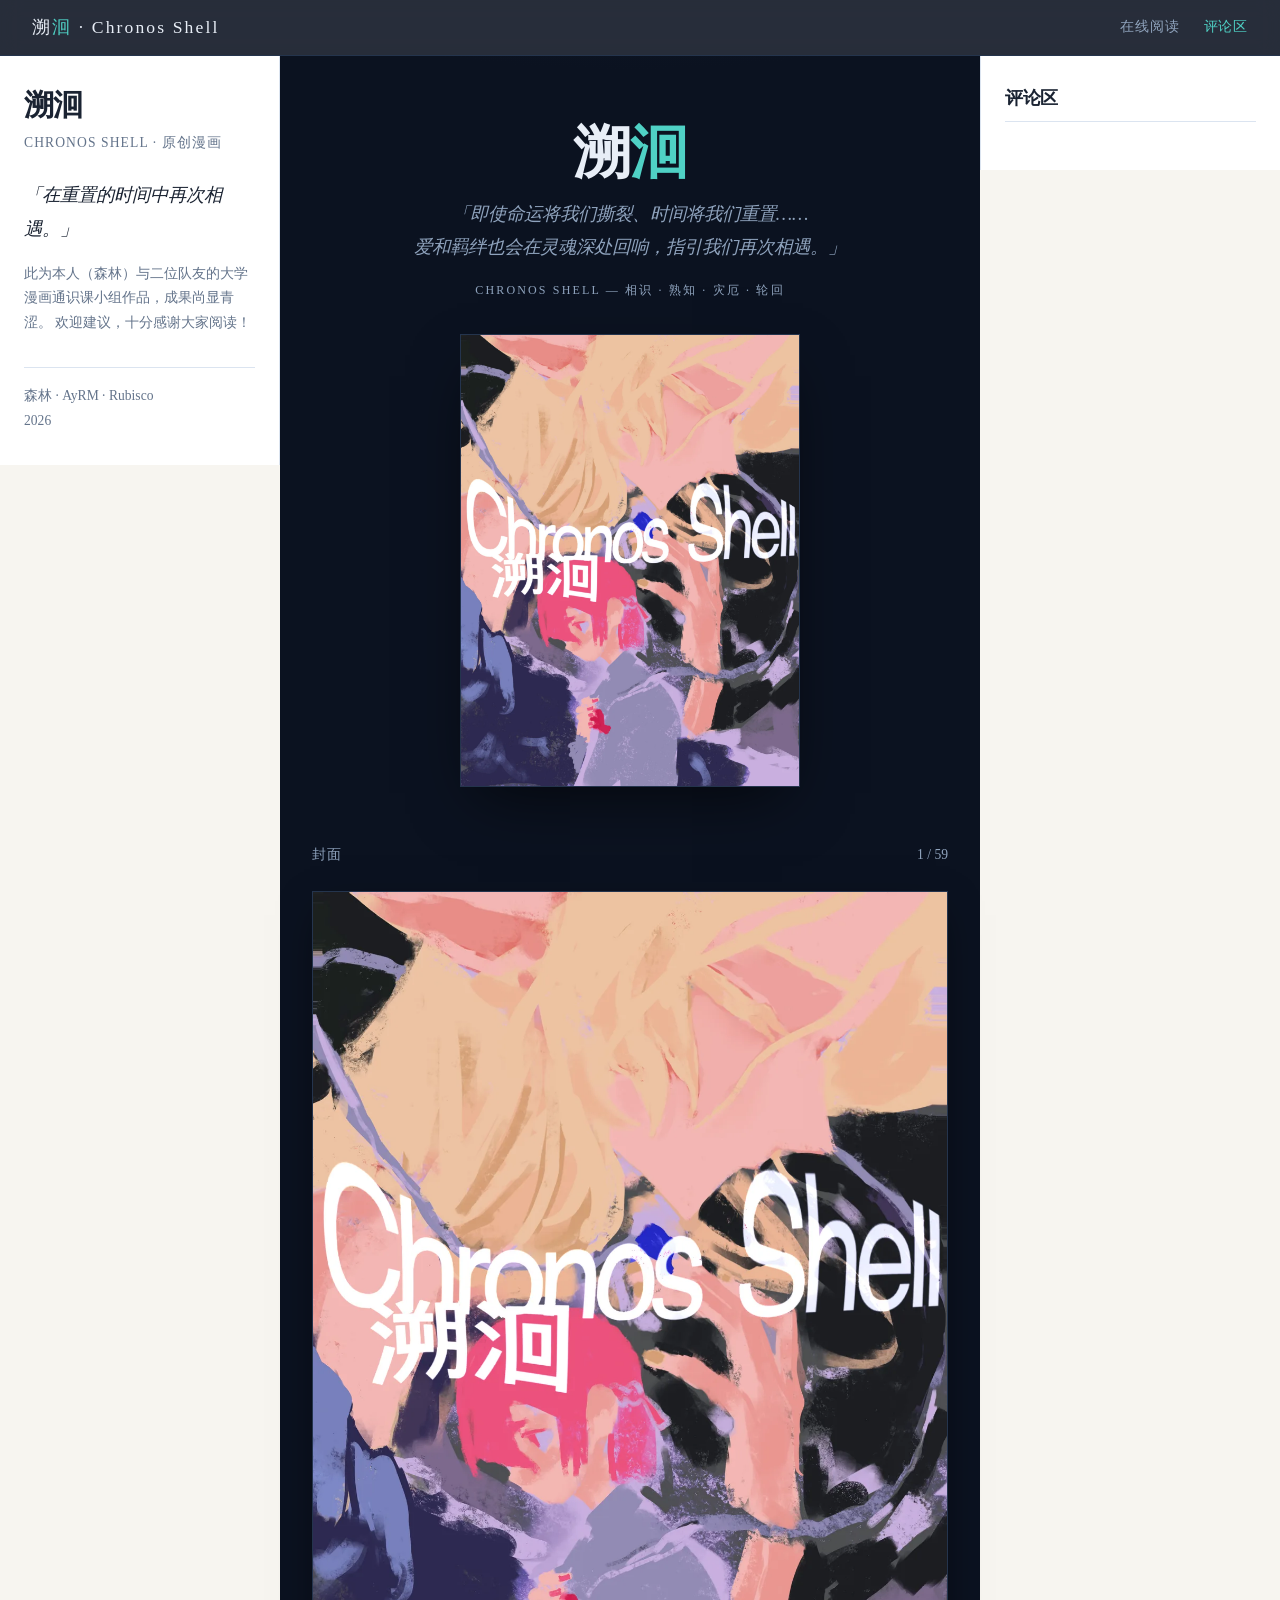
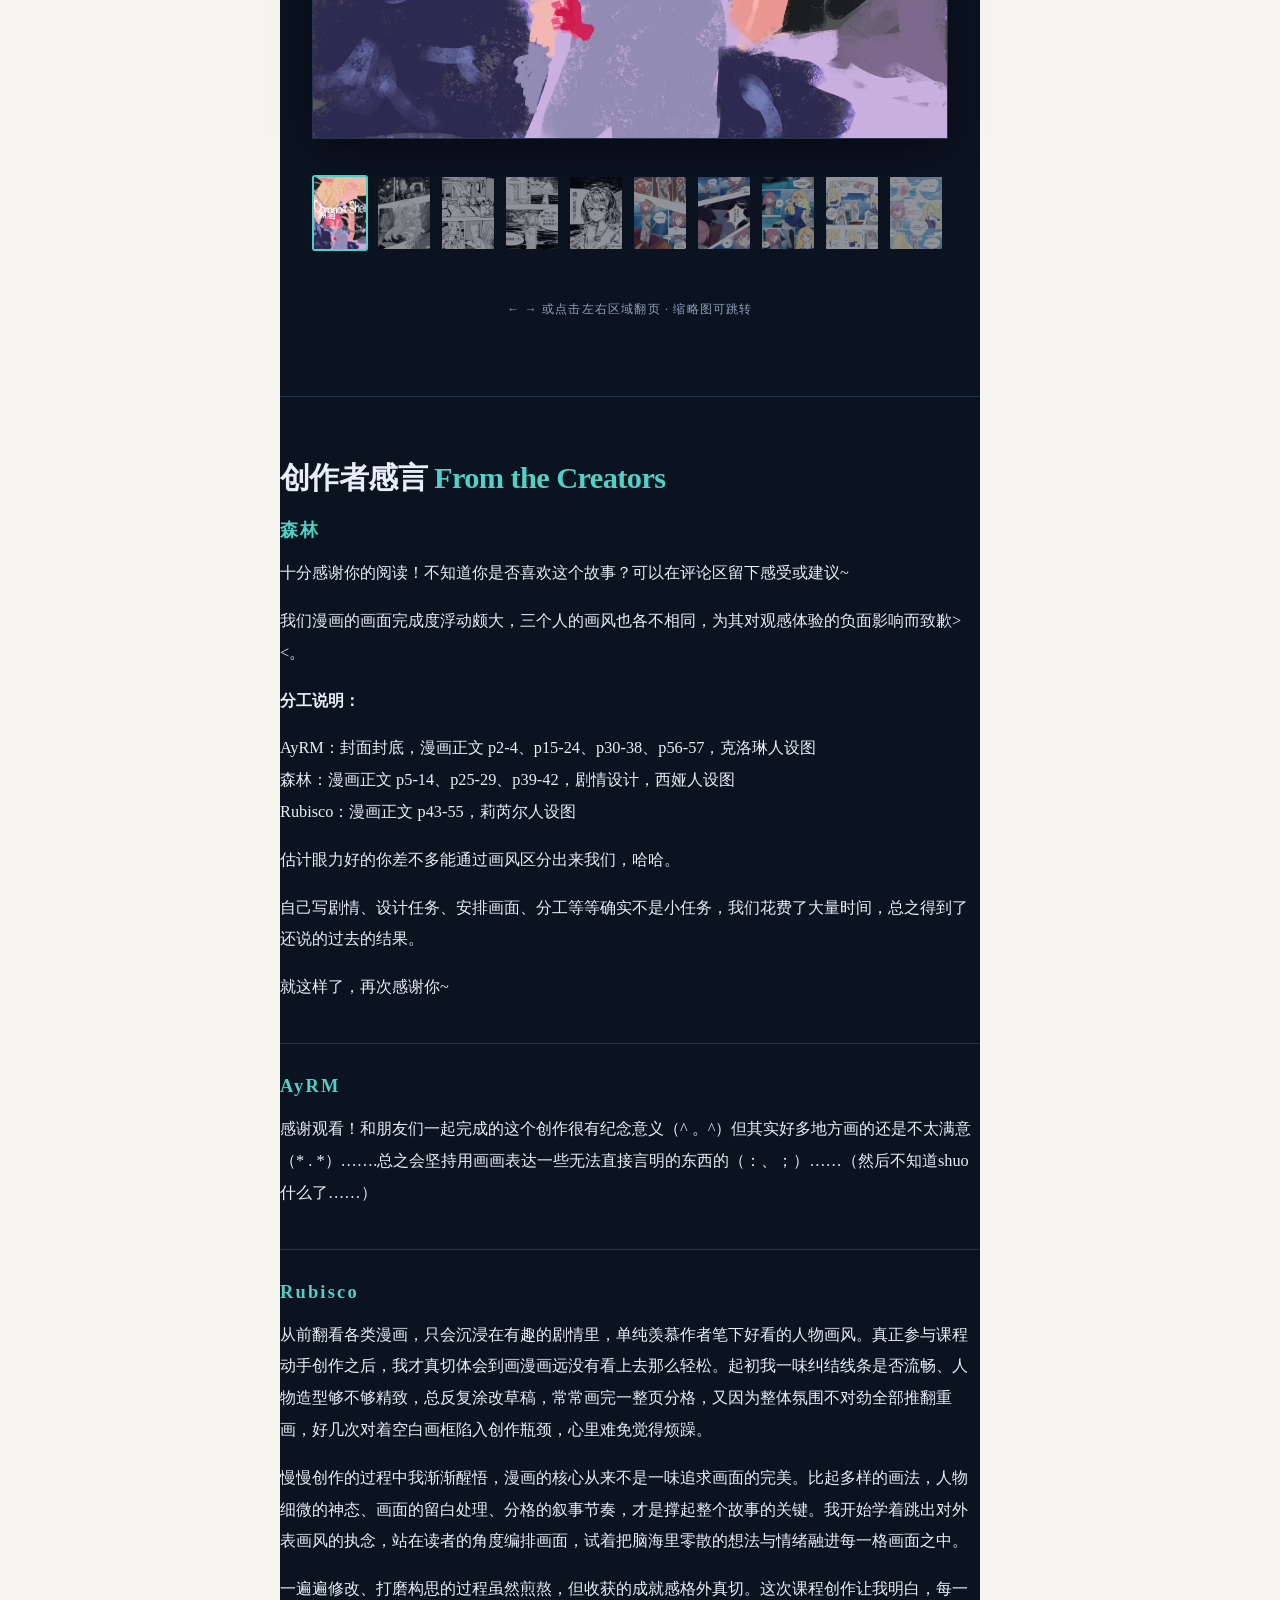
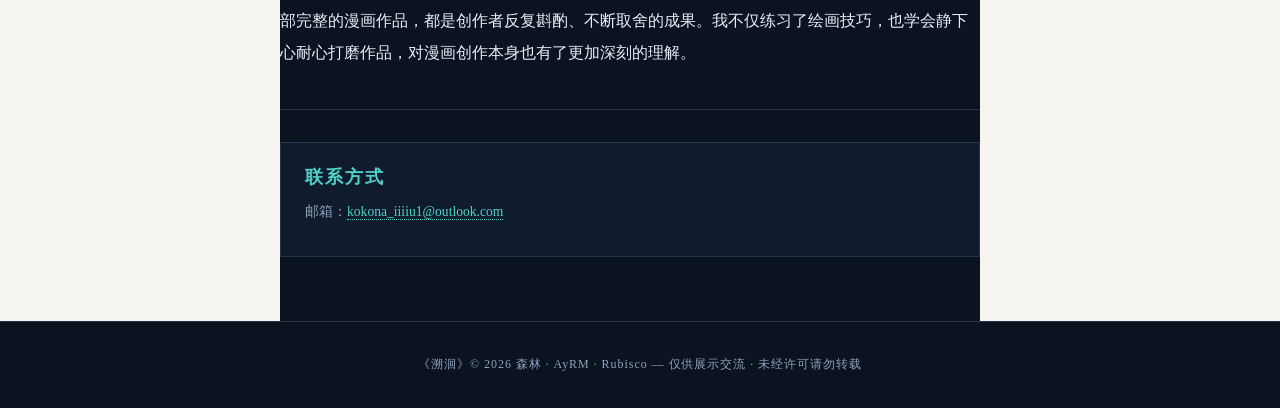
==== commit cd32fcff: "refine: 创作者感言改为三人完整版 + 更新联系方式邮箱" ====
--- a/index.html
+++ b/index.html
@@ -71,15 +71,53 @@
       <!-- ===== 创作者感言 ===== -->
       <div class="creator-note" id="creator">
         <h2>创作者感言 <em>From the Creators</em></h2>
-        <p class="cn-text">
-          感谢每一位读到这里的人。这部作品诞生于一个关于贝壳与深海的梦——
-          我们把它画下来，也把这份心意留在画里。成果尚显青涩，欢迎一切建议。
-        </p>
-        <p class="cn-text">—— 森林 · AyRM · Rubisco</p>
+
+        <div class="cn-block">
+          <h3>森林</h3>
+          <p class="cn-text">
+            十分感谢你的阅读！不知道你是否喜欢这个故事？可以在评论区留下感受或建议~
+          </p>
+          <p class="cn-text">
+            我们漫画的画面完成度浮动颇大，三个人的画风也各不相同，为其对观感体验的负面影响而致歉&gt;&lt;。
+          </p>
+          <p class="cn-text"><strong>分工说明：</strong></p>
+          <p class="cn-text">
+            AyRM：封面封底，漫画正文 p2-4、p15-24、p30-38、p56-57，克洛琳人设图<br>
+            森林：漫画正文 p5-14、p25-29、p39-42，剧情设计，西娅人设图<br>
+            Rubisco：漫画正文 p43-55，莉芮尔人设图
+          </p>
+          <p class="cn-text">
+            估计眼力好的你差不多能通过画风区分出来我们，哈哈。
+          </p>
+          <p class="cn-text">
+            自己写剧情、设计任务、安排画面、分工等等确实不是小任务，我们花费了大量时间，总之得到了还说的过去的结果。
+          </p>
+          <p class="cn-text">就这样了，再次感谢你~</p>
+        </div>
+
+        <div class="cn-block">
+          <h3>AyRM</h3>
+          <p class="cn-text">
+            感谢观看！和朋友们一起完成的这个创作很有纪念意义（^ 。^）但其实好多地方画的还是不太满意（*  .  *）…….总之会坚持用画画表达一些无法直接言明的东西的（：、；）……（然后不知道shuo什么了……）
+          </p>
+        </div>
+
+        <div class="cn-block">
+          <h3>Rubisco</h3>
+          <p class="cn-text">
+            从前翻看各类漫画，只会沉浸在有趣的剧情里，单纯羡慕作者笔下好看的人物画风。真正参与课程动手创作之后，我才真切体会到画漫画远没有看上去那么轻松。起初我一味纠结线条是否流畅、人物造型够不够精致，总反复涂改草稿，常常画完一整页分格，又因为整体氛围不对劲全部推翻重画，好几次对着空白画框陷入创作瓶颈，心里难免觉得烦躁。
+          </p>
+          <p class="cn-text">
+            慢慢创作的过程中我渐渐醒悟，漫画的核心从来不是一味追求画面的完美。比起多样的画法，人物细微的神态、画面的留白处理、分格的叙事节奏，才是撑起整个故事的关键。我开始学着跳出对外表画风的执念，站在读者的角度编排画面，试着把脑海里零散的想法与情绪融进每一格画面之中。
+          </p>
+          <p class="cn-text">
+            一遍遍修改、打磨构思的过程虽然煎熬，但收获的成就感格外真切。这次课程创作让我明白，每一部完整的漫画作品，都是创作者反复斟酌、不断取舍的成果。我不仅练习了绘画技巧，也学会静下心耐心打磨作品，对漫画创作本身也有了更加深刻的理解。
+          </p>
+        </div>
+
         <div class="cn-contact">
           <h3>联系方式</h3>
-          <p>邮箱：<a href="mailto:your-email@example.com">your-email@example.com</a></p>
-          <p class="cn-tip">（此处为占位，森林可按需替换为真实邮箱或其他联系方式）</p>
+          <p>邮箱：<a href="mailto:kokona_iiiiu1@outlook.com">kokona_iiiiu1@outlook.com</a></p>
         </div>
       </div>
 
--- a/css/main.css
+++ b/css/main.css
@@ -227,14 +227,25 @@
   color: var(--dark-fg);
 }
 .creator-note h2 em { color: var(--dark-accent); font-style: normal; }
+.cn-block {
+  margin-bottom: var(--space-6);
+  padding-bottom: var(--space-5);
+  border-bottom: 1px solid var(--dark-border);
+}
+.cn-block:last-of-type { border-bottom: none; }
+.cn-block h3 {
+  font-size: var(--fs-h3);
+  color: var(--dark-accent);
+  margin-bottom: var(--space-4);
+  letter-spacing: 0.12em;
+}
 .creator-note .cn-text {
   font-family: var(--font-display);
-  font-style: italic;
-  font-size: var(--fs-h3);
-  line-height: 1.9;
+  font-size: 1.02rem;
+  line-height: 1.95;
   color: var(--dark-fg);
   margin: 0 0 var(--space-4) 0;
-  max-width: 720px;
+  max-width: 760px;
 }
 .cn-contact {
   margin-top: var(--space-6);
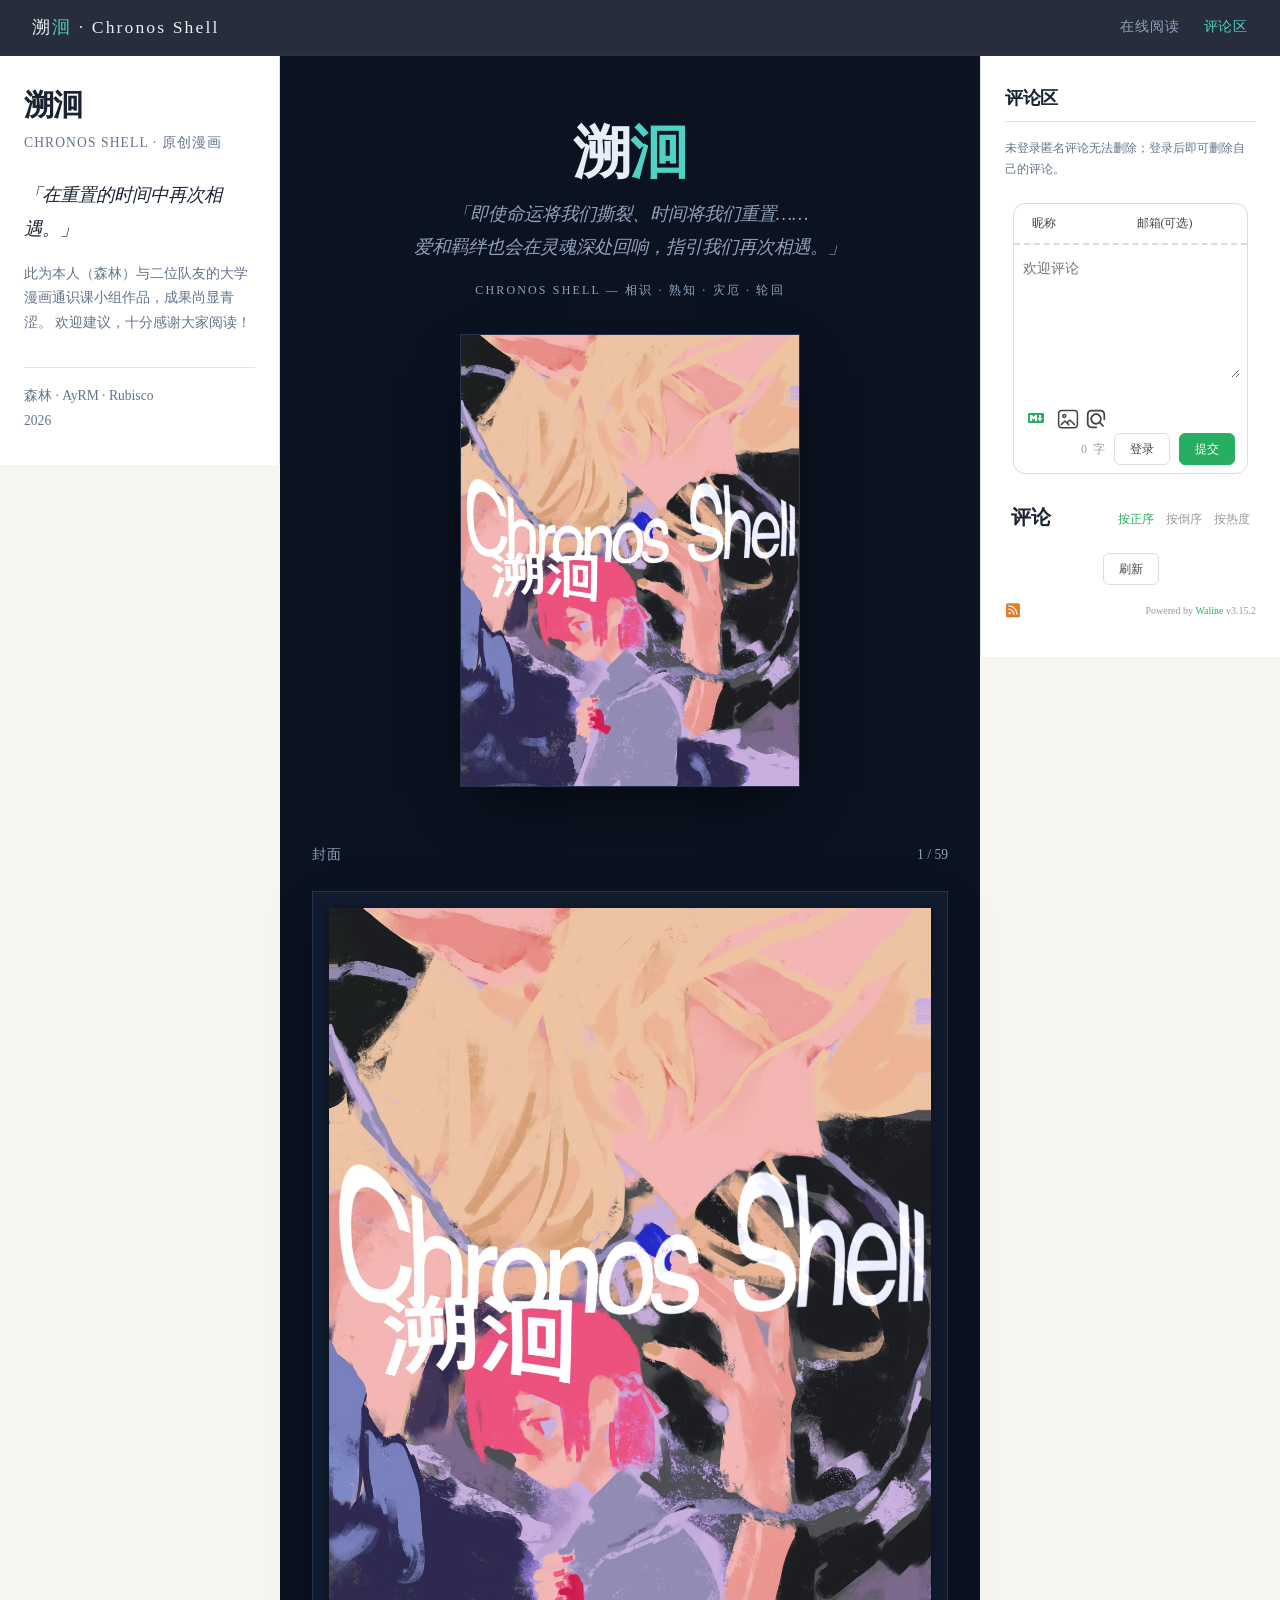
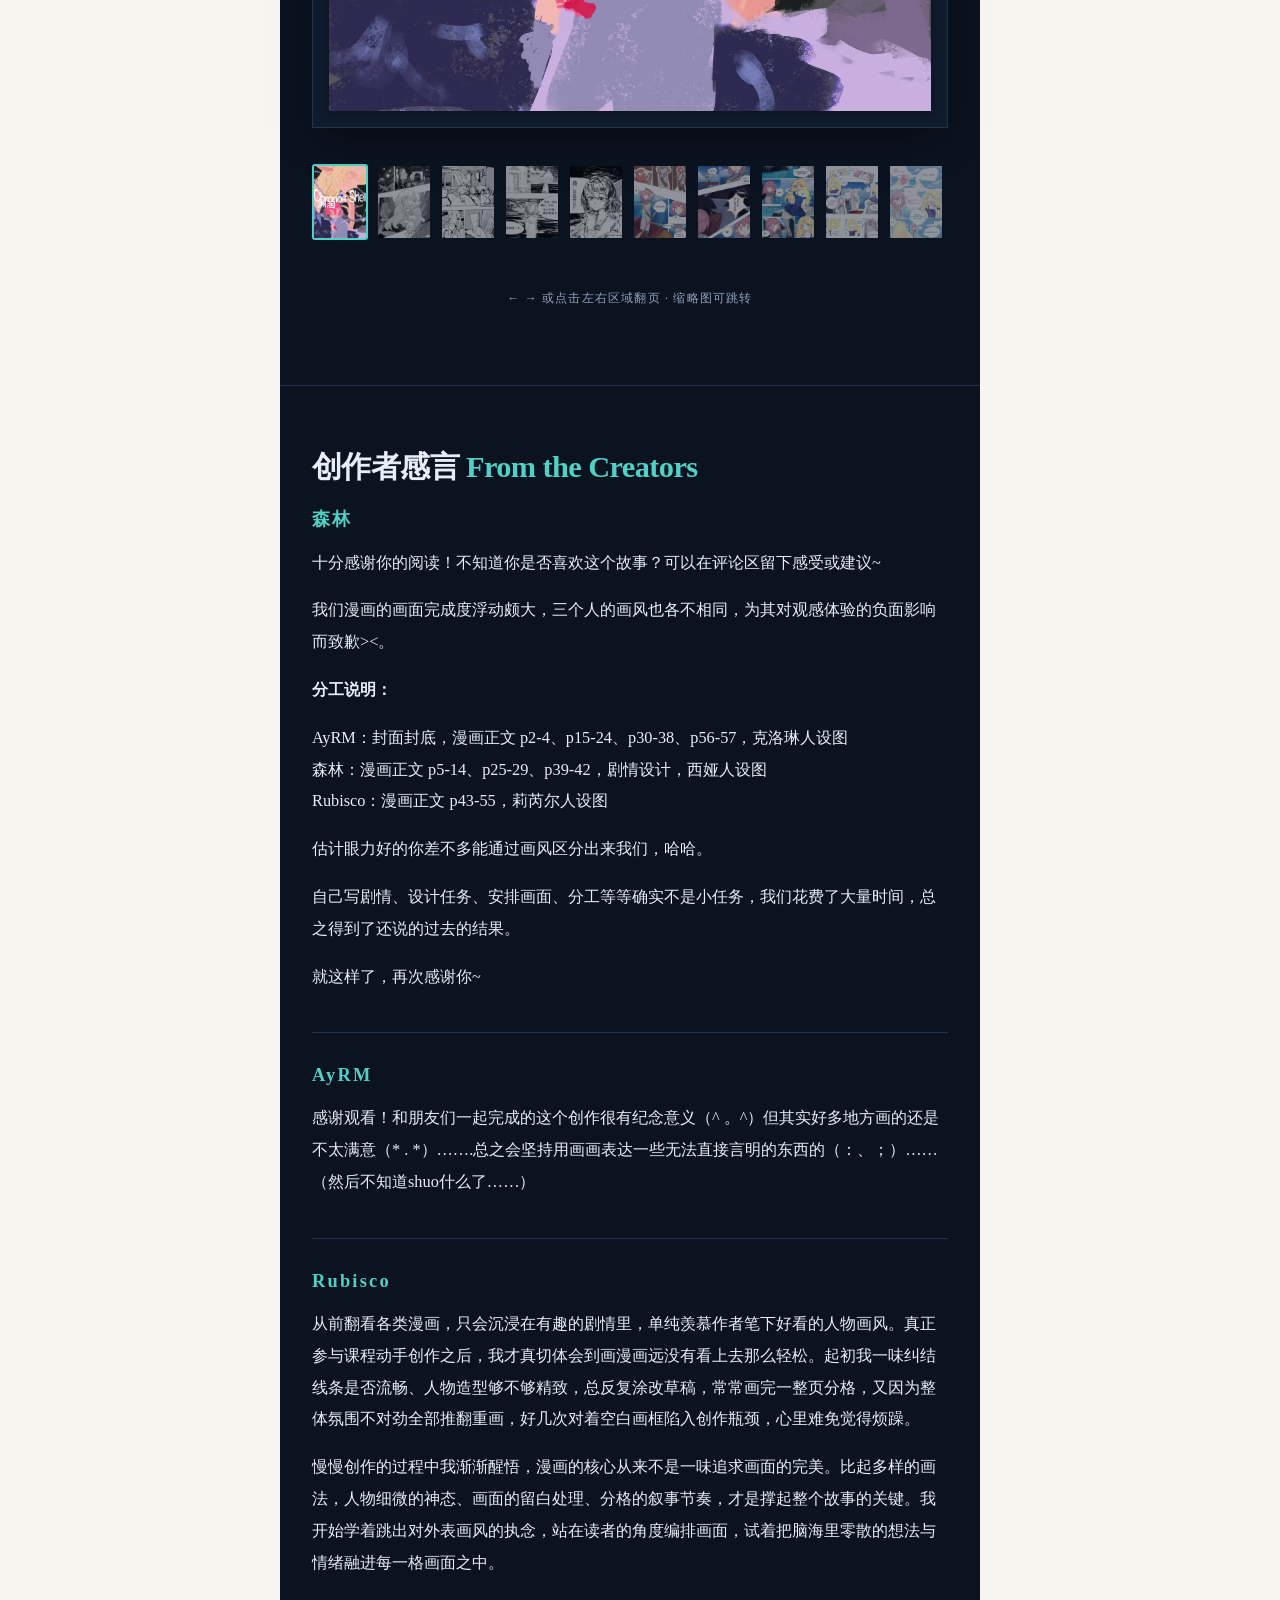
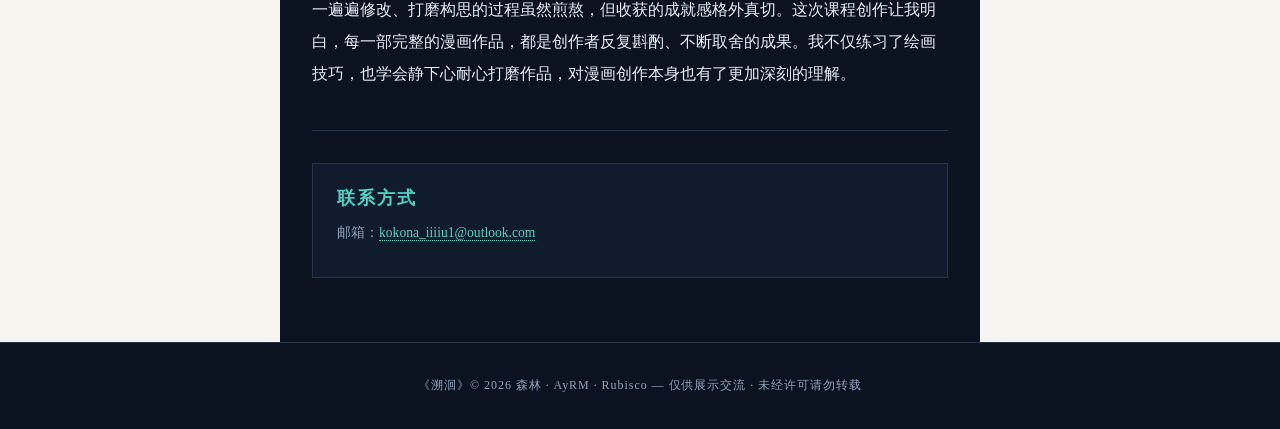
==== commit f563aafa: "feat: 评论区添加登录/匿名删除说明备注" ====
--- a/index.html
+++ b/index.html
@@ -127,6 +127,7 @@
     <!-- ===== 右栏 · 评论区（Waline） ===== -->
     <aside class="sidebar-right" id="commentsSection">
       <h3>评论区</h3>
+      <p class="comment-note">未登录匿名评论无法删除；登录后即可删除自己的评论。</p>
       <div id="comments"></div>
     </aside>
 
--- a/css/main.css
+++ b/css/main.css
@@ -99,6 +99,17 @@
   display: flex; flex-direction: column;
   min-height: calc(100vh - var(--header-h));
 }
+/* 中栏内容统一宽度：水平居中 + 左右对称内边距（正文保持左对齐） */
+.reader-col > .reader-hero,
+.reader-col > .reader-wrap,
+.reader-col > .creator-note {
+  width: 100%;
+  max-width: 900px;
+  margin-left: auto;
+  margin-right: auto;
+  padding-left: 32px;
+  padding-right: 32px;
+}
 .reader-hero {
   padding: var(--space-8) var(--space-6) var(--space-6);
   text-align: center;
@@ -148,10 +159,14 @@
   background: var(--dark-surface);
   border: 1px solid var(--dark-border);
   box-shadow: 0 12px 40px -12px rgba(0, 0, 0, 0.6);
+  padding: var(--space-4);           /* 左右留白：漫画页不贴边 */
 }
 .reader-stage img.page-img {
-  width: 100%; height: auto;
+  display: block;            /* 关键：block 元素 margin auto 才能水平居中 */
+  width: auto; height: auto;
+  max-width: 100%;
   margin: 0 auto;
+  box-shadow: 0 2px 10px rgba(0, 0, 0, 0.35);  /* 页与底之间投影，增强层次 */
 }
 .reader-stage .nav-zone {
   position: absolute; top: 0; bottom: 0; width: 46%;
@@ -210,6 +225,12 @@
   padding-bottom: var(--space-3);
   border-bottom: 1px solid var(--tone-border);
 }
+.comment-note {
+  margin: 0 0 var(--space-4) 0;
+  font-size: var(--fs-tiny);
+  line-height: 1.7;
+  color: var(--tone-muted);
+}
 #comments { margin-top: var(--space-4); }
 #comments .wl-panel { background: transparent; }
 #comments .wl-input-item textarea { min-height: 90px; }
@@ -245,7 +266,7 @@
   line-height: 1.95;
   color: var(--dark-fg);
   margin: 0 0 var(--space-4) 0;
-  max-width: 760px;
+  /* 跟随 .creator-note 的 900px 内容宽度，正文保持左对齐 */
 }
 .cn-contact {
   margin-top: var(--space-6);
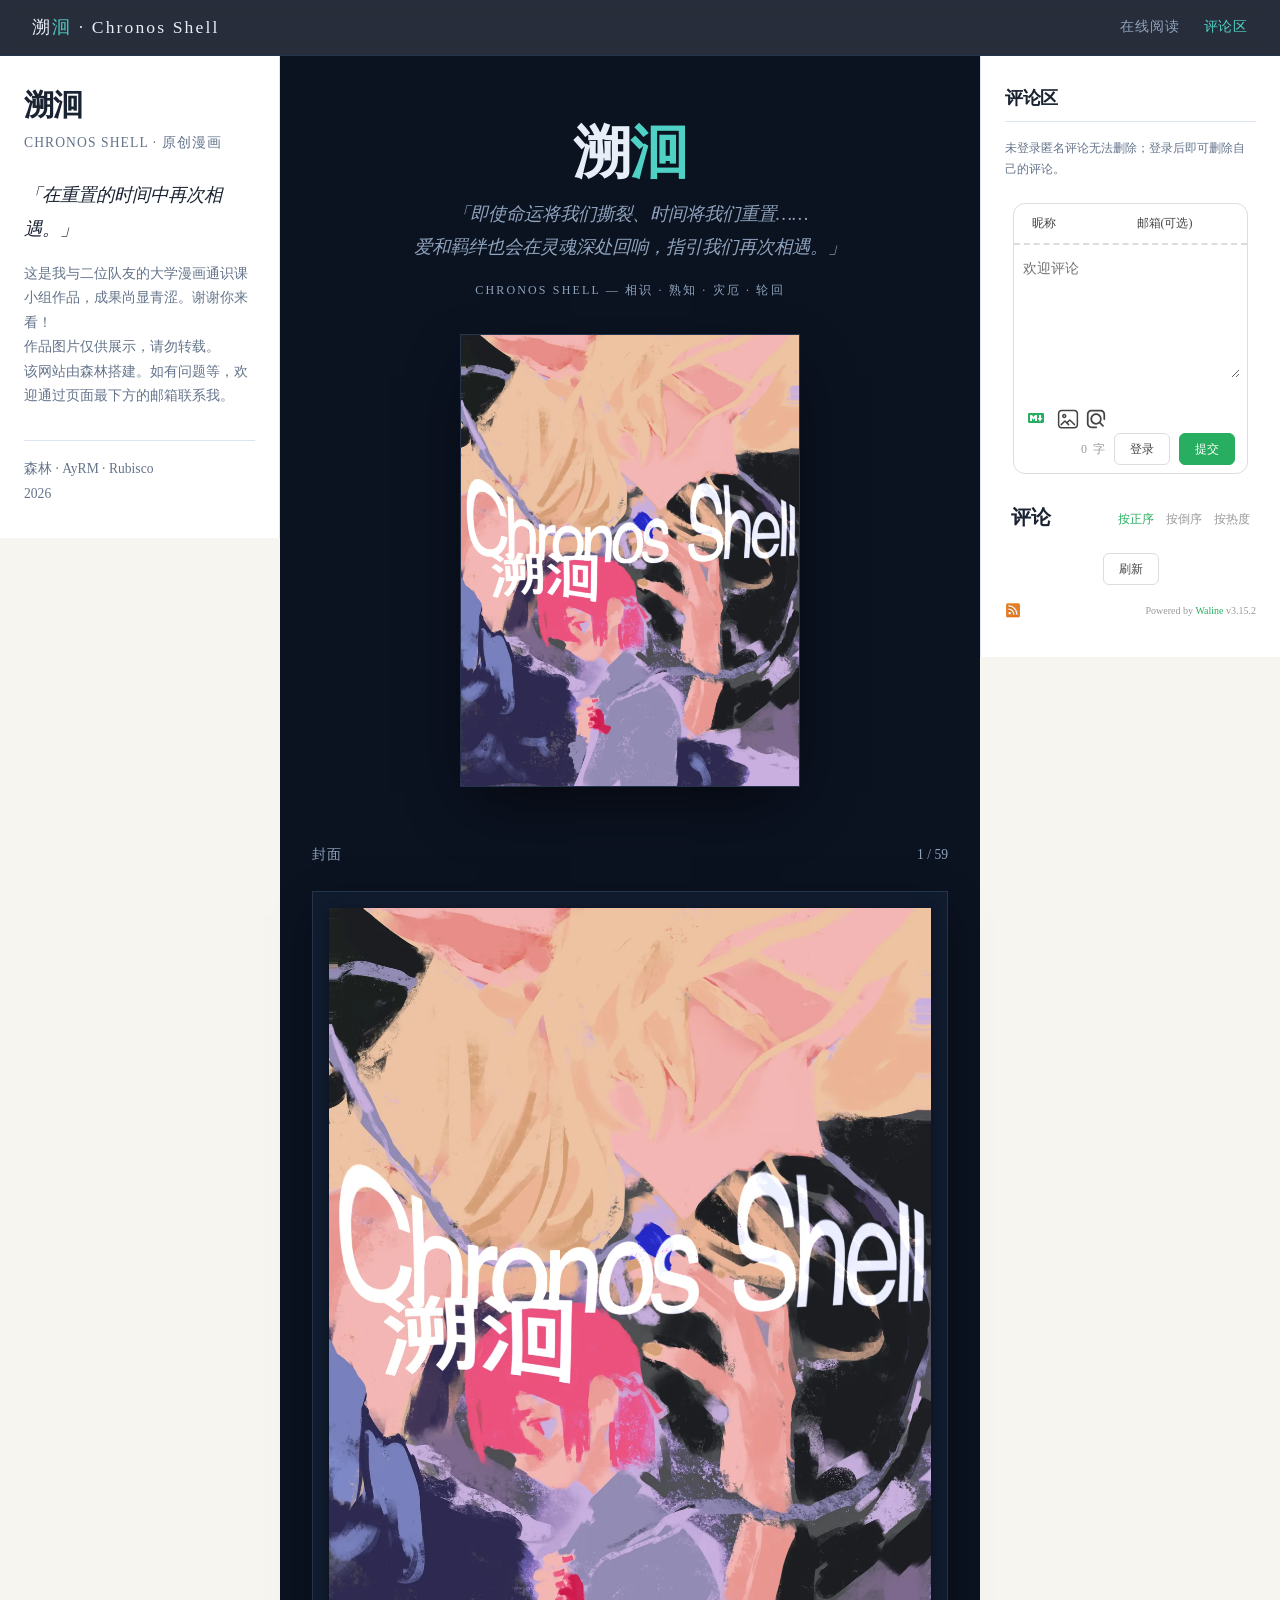
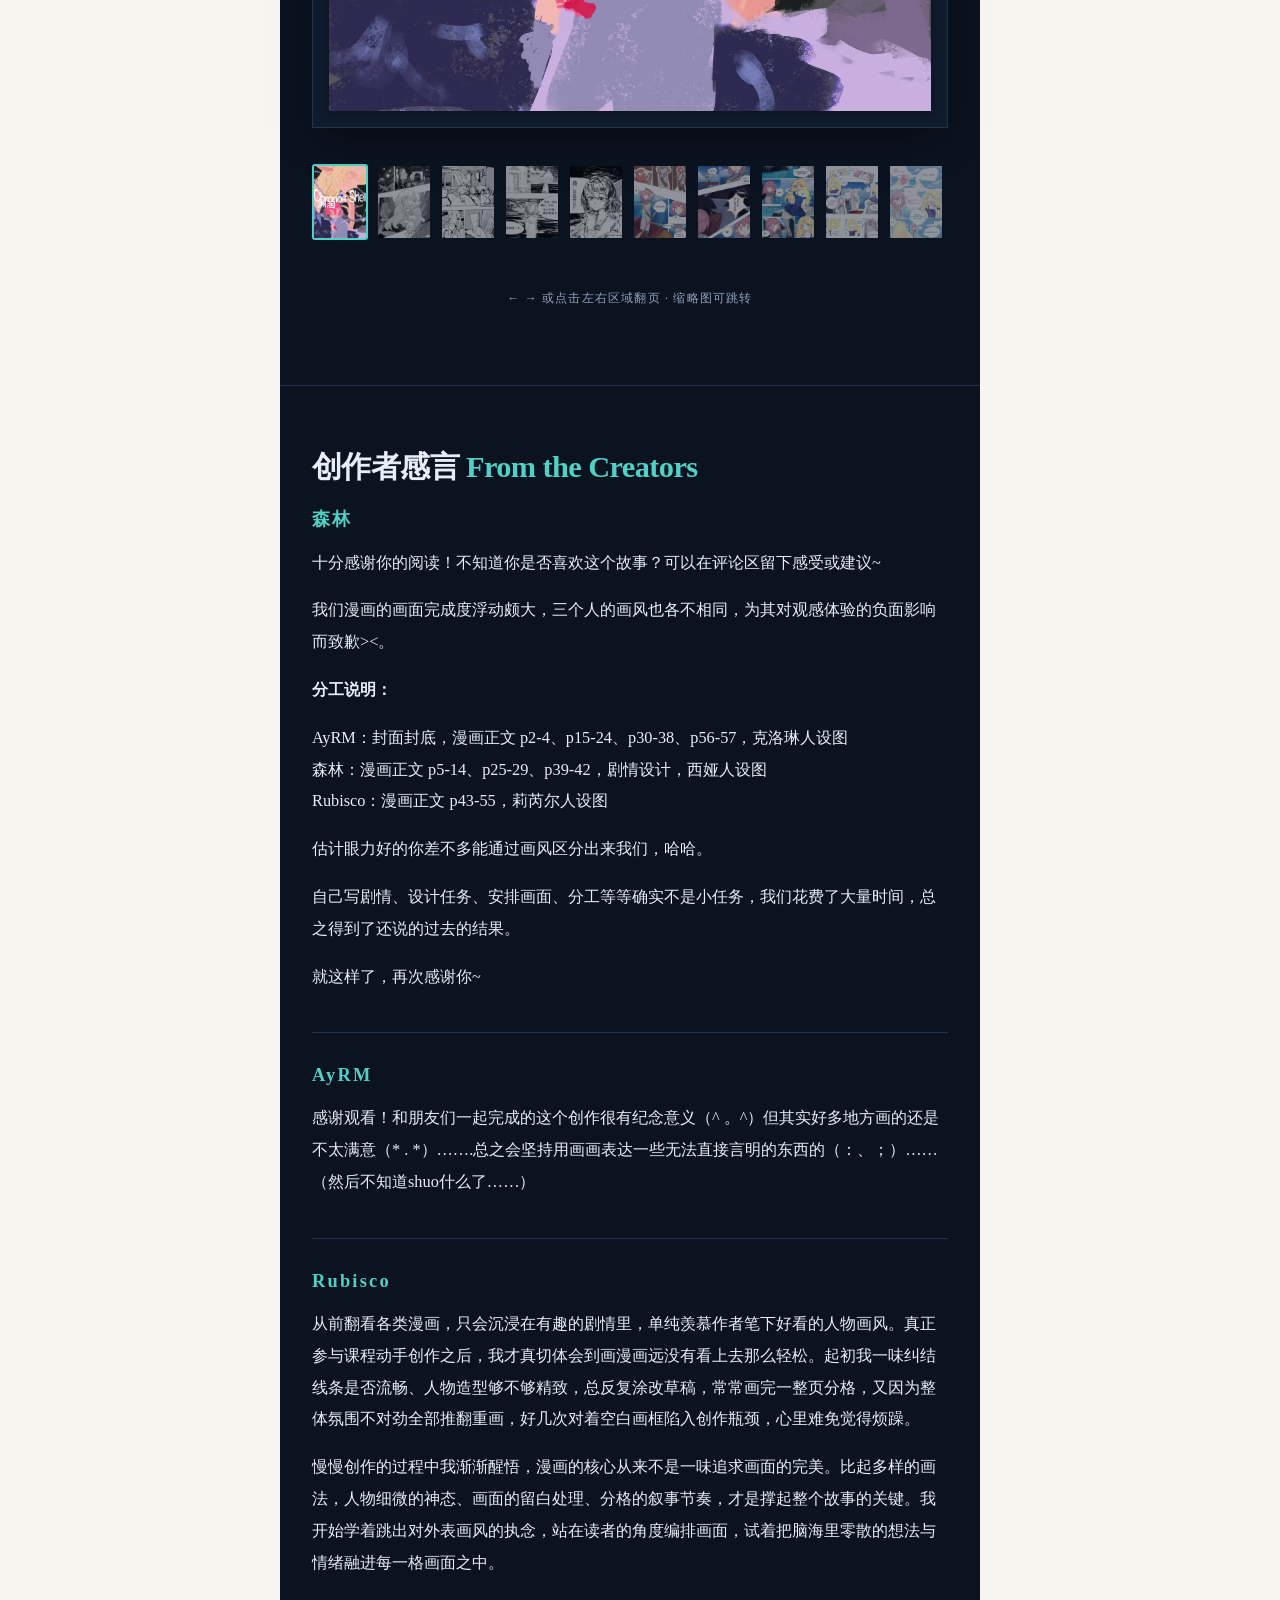
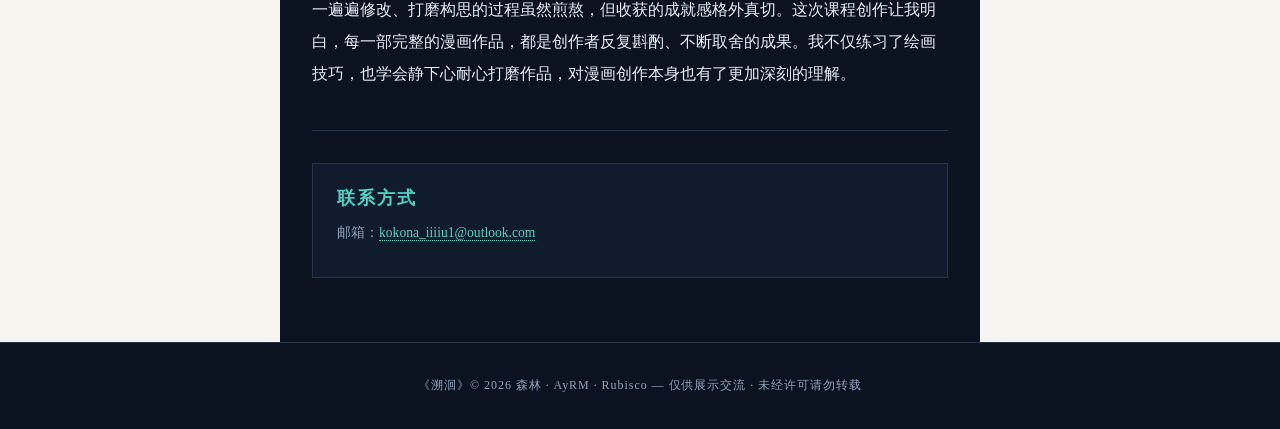
==== commit b3b5f5fb: "content: 更新左侧简介文案（转载声明+网站搭建说明）" ====
--- a/index.html
+++ b/index.html
@@ -31,8 +31,9 @@
       <section class="blurb">
         <p class="tagline">「在重置的时间中再次相遇。」</p>
         <p class="about-note">
-          此为本人（森林）与二位队友的大学漫画通识课小组作品，成果尚显青涩。
-          欢迎建议，十分感谢大家阅读！
+          这是我与二位队友的大学漫画通识课小组作品，成果尚显青涩。谢谢你来看！<br>
+          作品图片仅供展示，请勿转载。<br>
+          该网站由森林搭建。如有问题等，欢迎通过页面最下方的邮箱联系我。
         </p>
       </section>
 
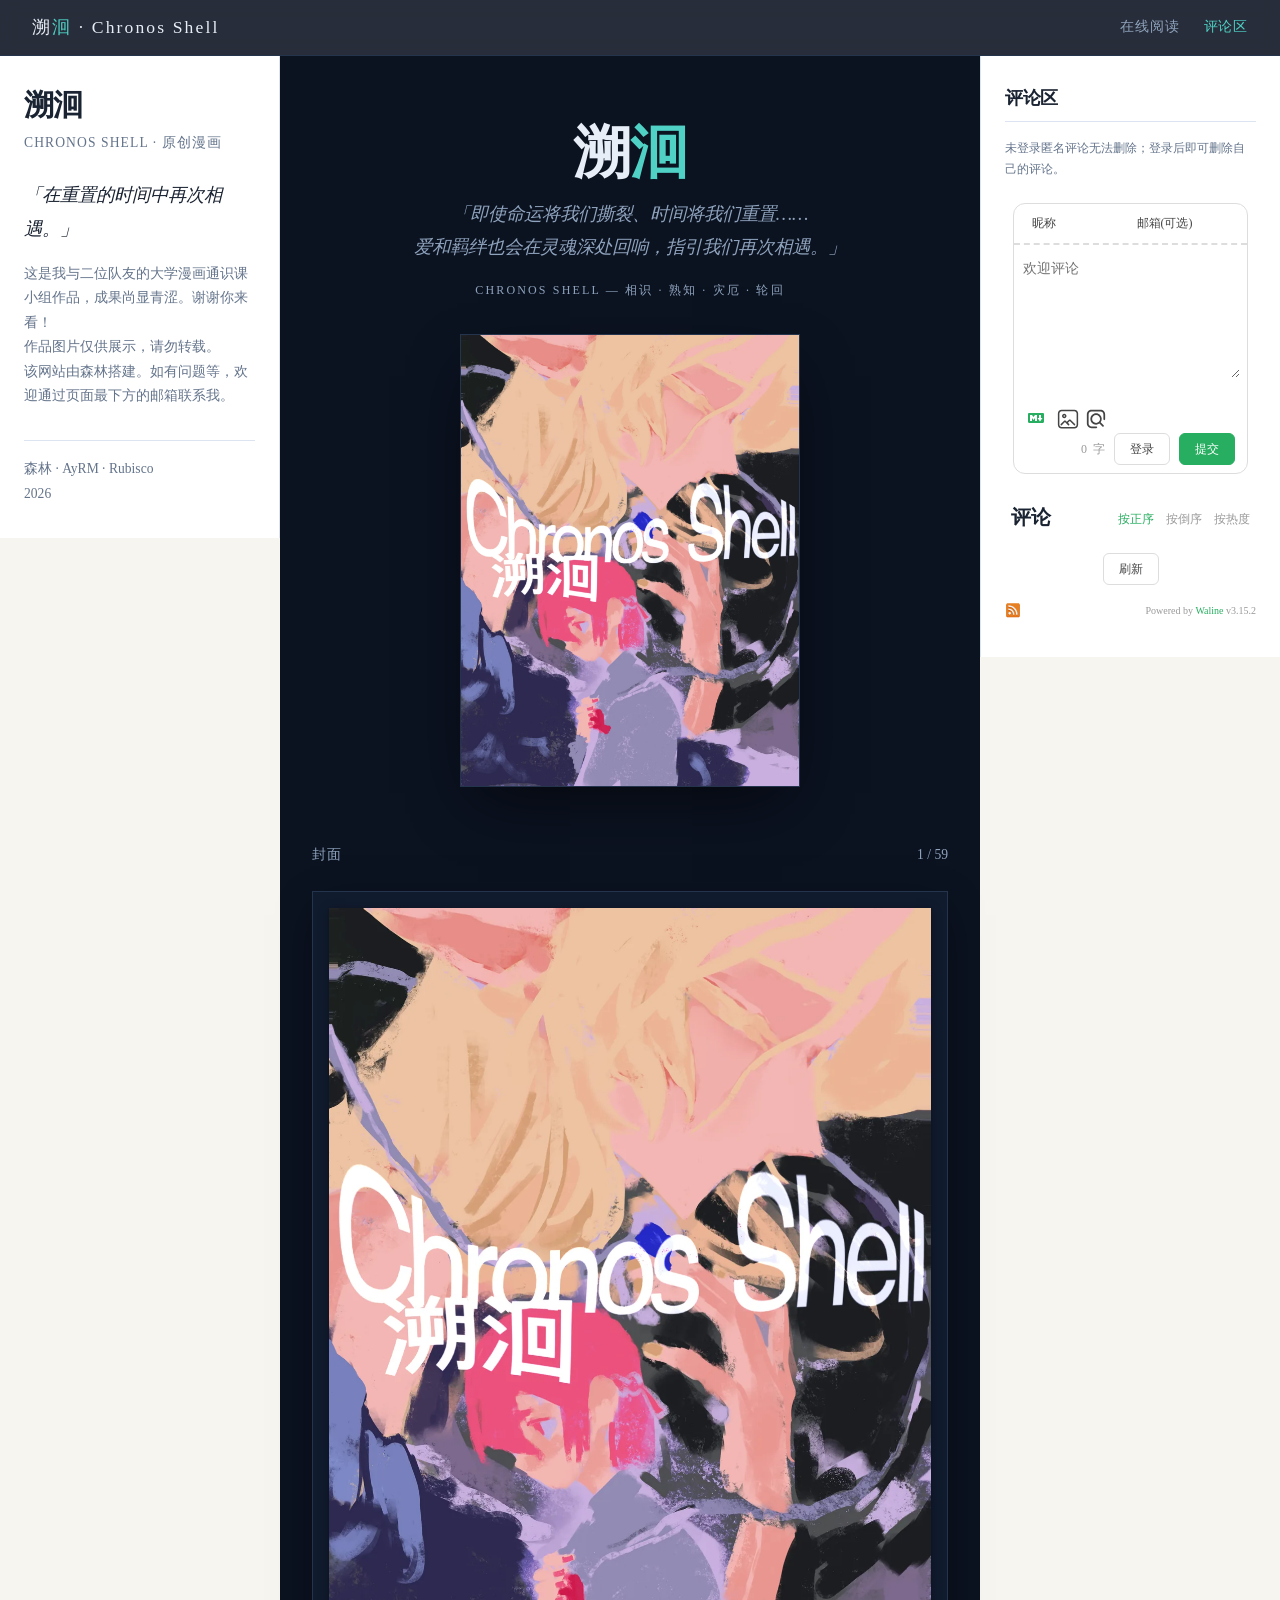
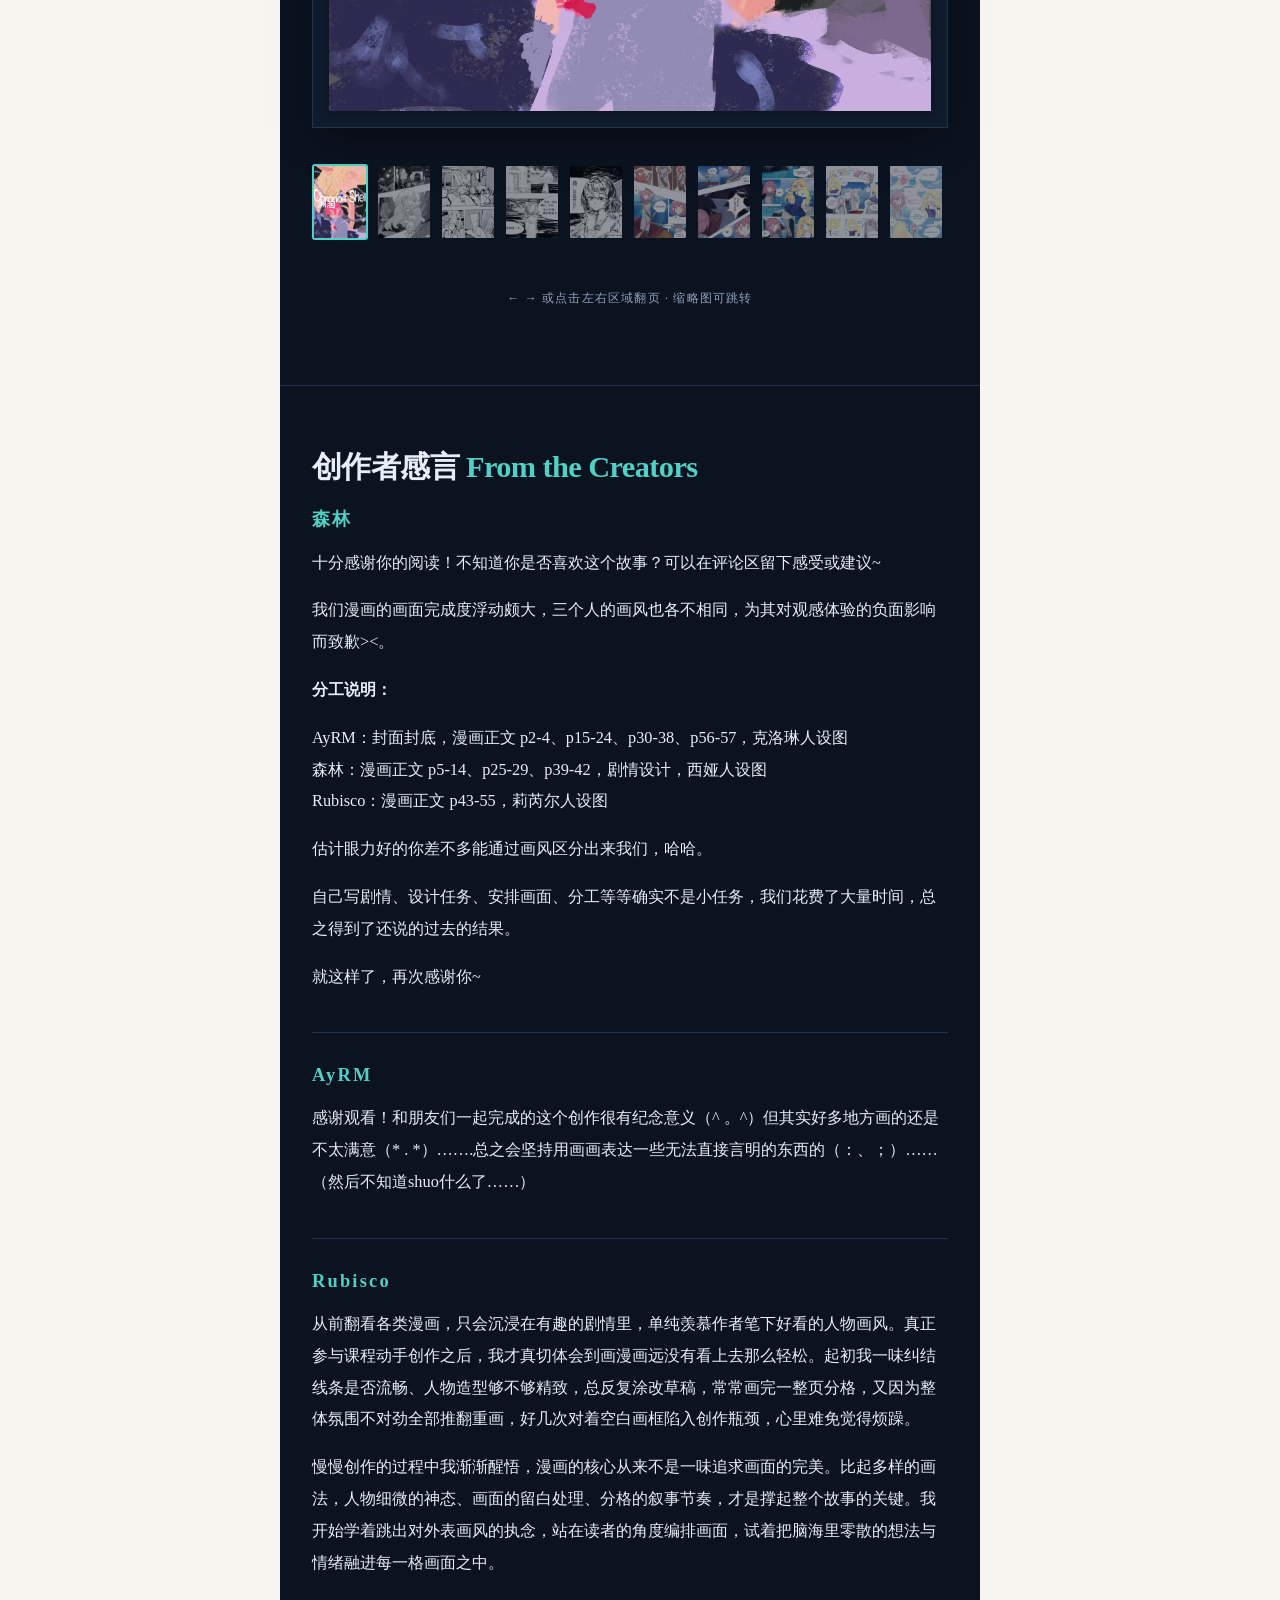
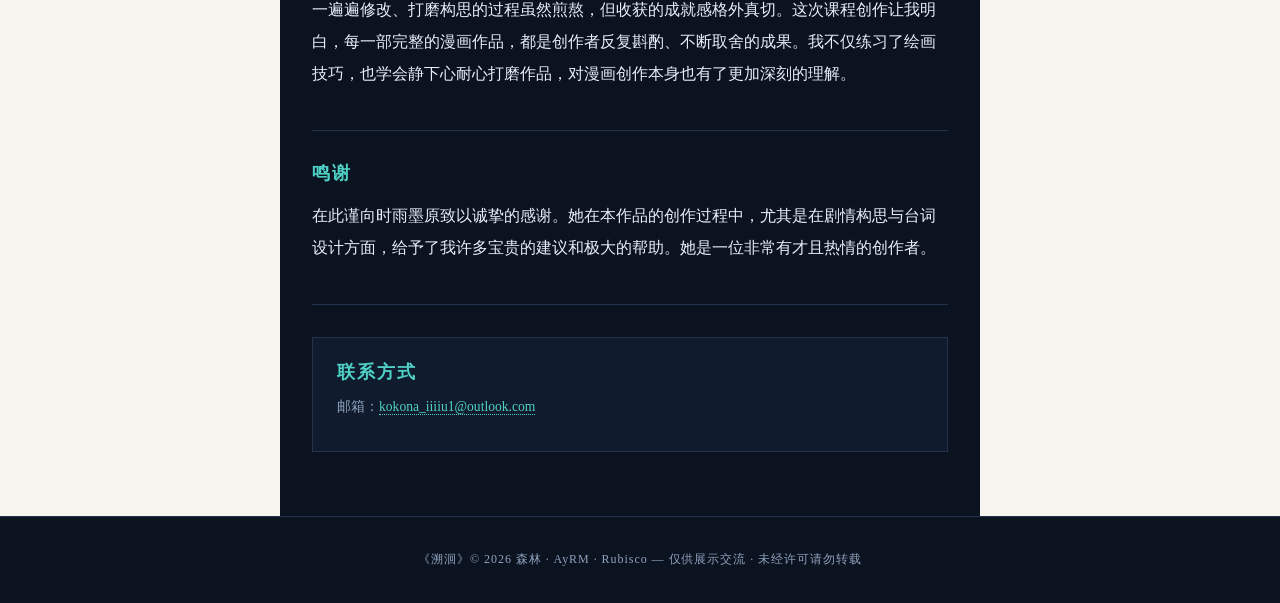
==== commit 5001e053: "feat: 创作者感言与联系方式之间新增鸣谢模块" ====
--- a/index.html
+++ b/index.html
@@ -116,6 +116,13 @@
           </p>
         </div>
 
+        <div class="cn-block">
+          <h3>鸣谢</h3>
+          <p class="cn-text">
+            在此谨向时雨墨原致以诚挚的感谢。她在本作品的创作过程中，尤其是在剧情构思与台词设计方面，给予了我许多宝贵的建议和极大的帮助。她是一位非常有才且热情的创作者。
+          </p>
+        </div>
+
         <div class="cn-contact">
           <h3>联系方式</h3>
           <p>邮箱：<a href="mailto:kokona_iiiiu1@outlook.com">kokona_iiiiu1@outlook.com</a></p>
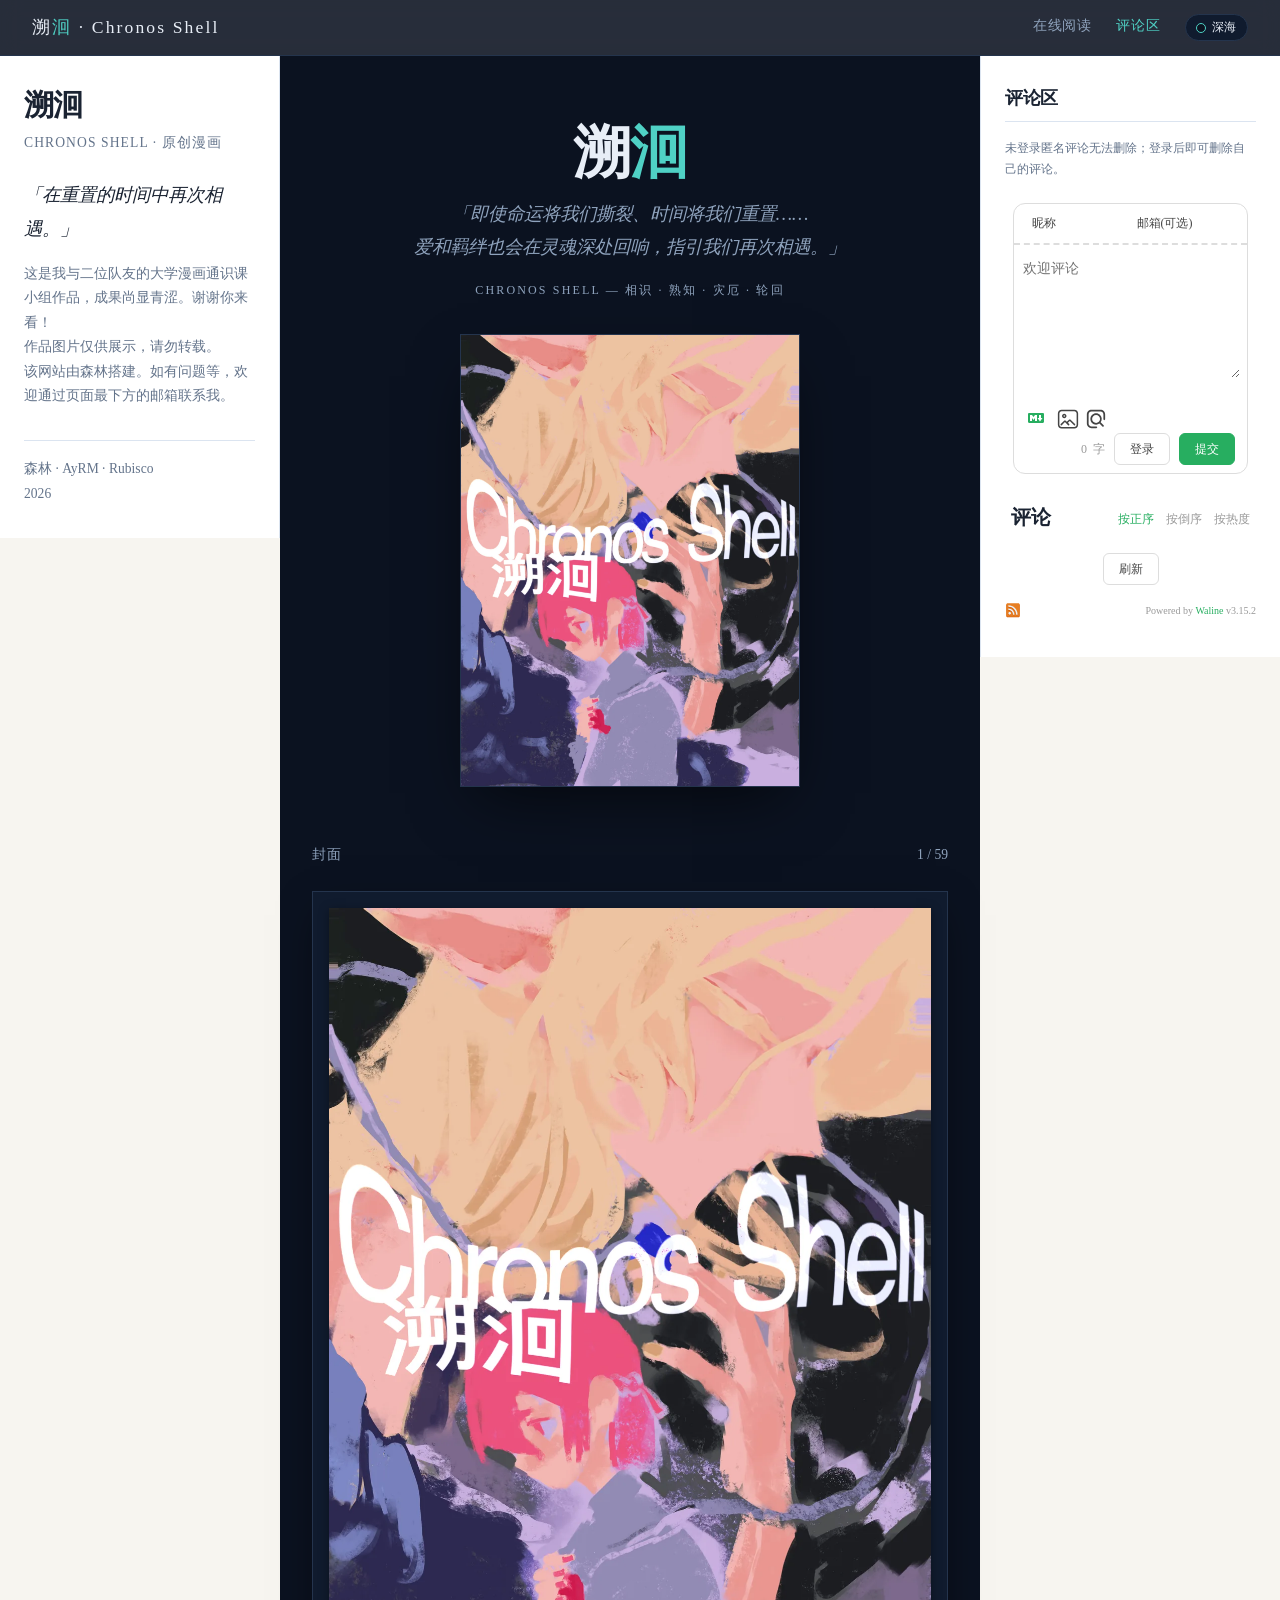
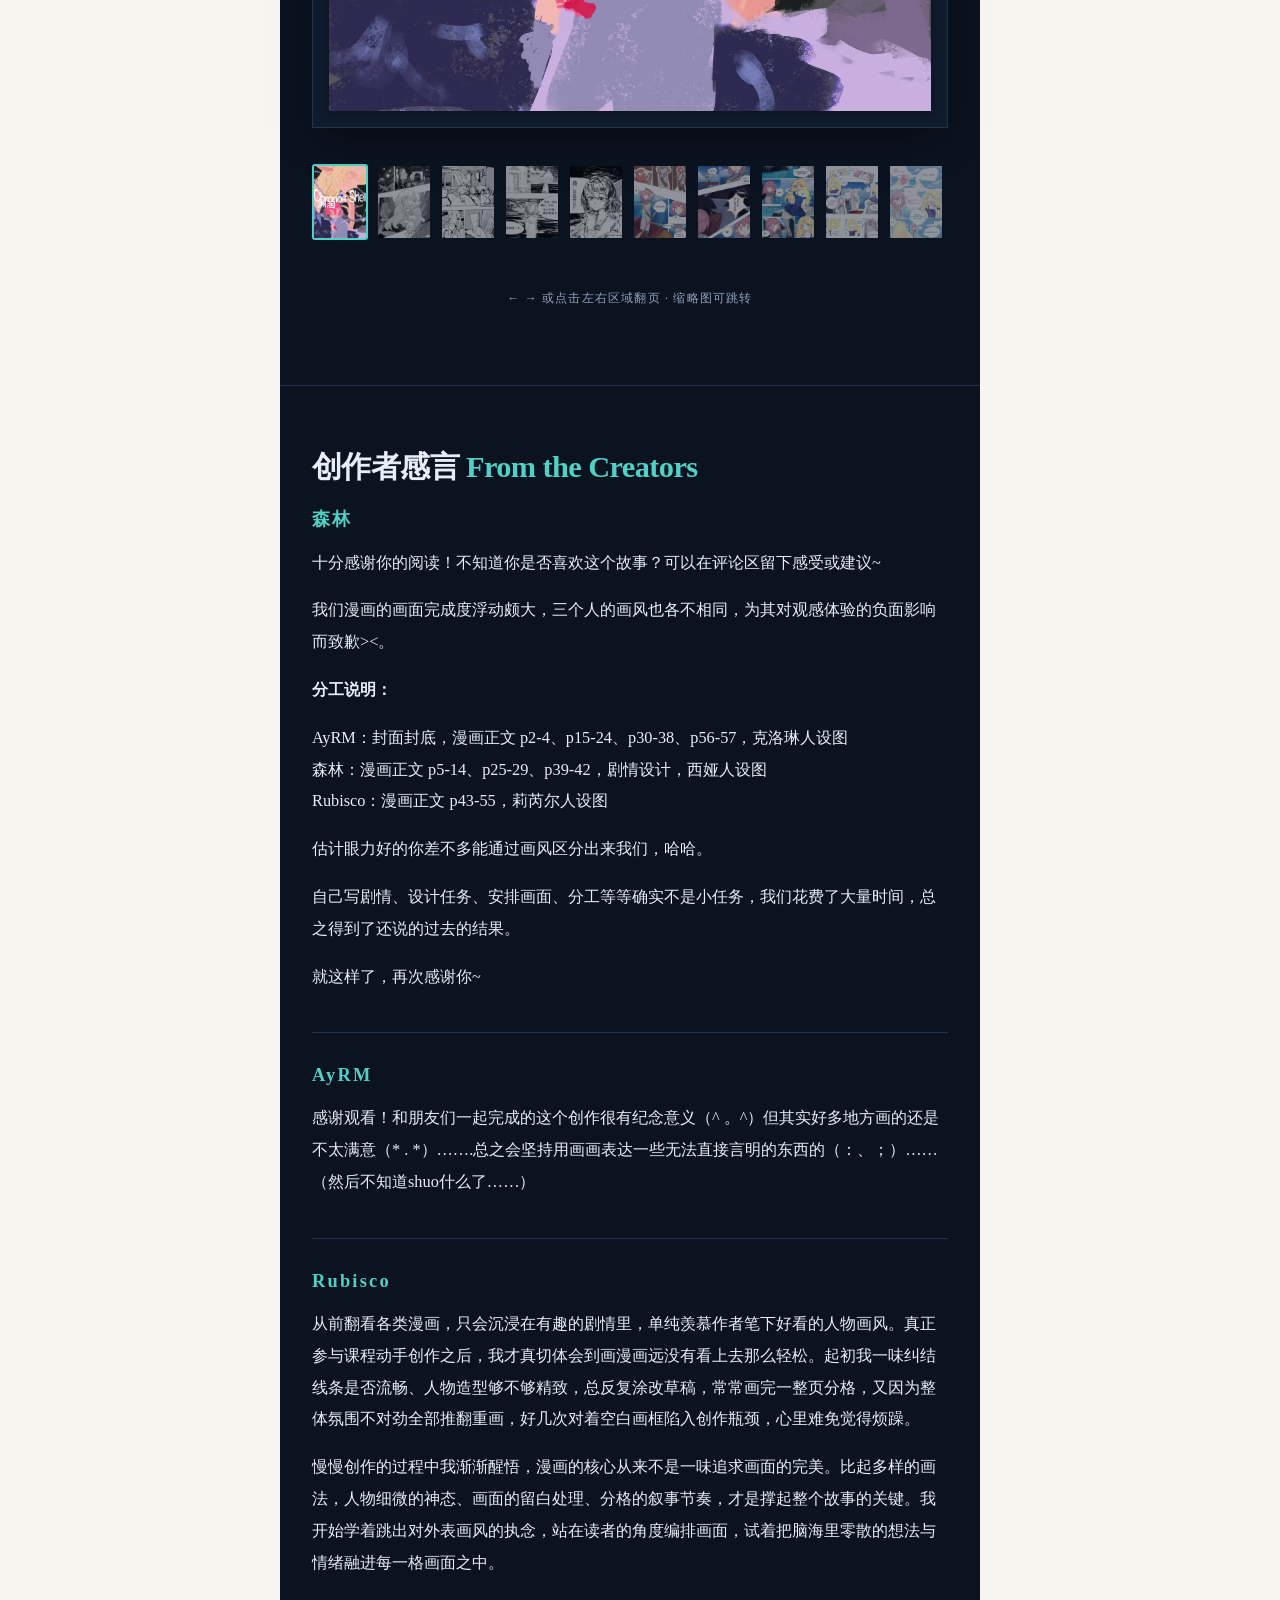
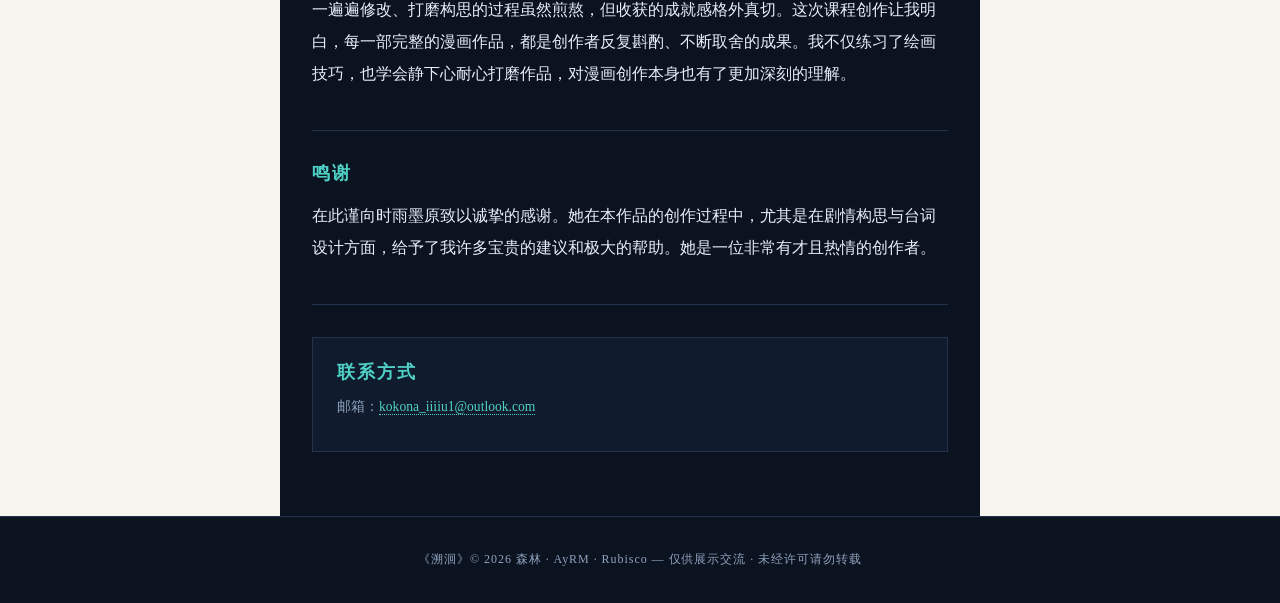
==== commit 5dd9778d: "feat: 双主题切换（深海蓝⇄晴空蓝），localStorage 持久化，header 切换按钮" ====
--- a/index.html
+++ b/index.html
@@ -8,6 +8,17 @@
   <link rel="stylesheet" href="css/tokens.css">
   <link rel="stylesheet" href="css/main.css">
   <link rel="stylesheet" href="vendor/waline.min.css">
+  <script>
+    /* 主题初始化：在渲染前应用已保存的主题，避免闪烁 */
+    (function () {
+      try {
+        var t = localStorage.getItem("suhui-theme");
+        if (t === "sky" || t === "deepsea") {
+          document.documentElement.setAttribute("data-theme", t);
+        }
+      } catch (e) { /* 隐私模式等场景忽略 */ }
+    })();
+  </script>
 </head>
 <body>
 
@@ -17,6 +28,10 @@
     <nav class="site-nav" id="siteNav">
       <a href="#reader" data-anchor="reader">在线阅读</a>
       <a href="#commentsSection" data-anchor="commentsSection">评论区</a>
+      <button class="theme-toggle" id="themeToggle" type="button" title="切换主题" aria-label="切换主题">
+        <span class="theme-toggle-dot deep" aria-hidden="true"></span>
+        <span class="theme-toggle-label" id="themeLabel">深海</span>
+      </button>
     </nav>
   </header>
 
--- a/css/tokens.css
+++ b/css/tokens.css
@@ -1,7 +1,8 @@
 /* ============================================================
    《溯洄》设计令牌 tokens.css
    来源：Open Design — editorial-monocle (Editorial/Monocle 杂志画册风)
-   定制：深蓝海洋系 × 悲剧美学
+   定制：深蓝海洋系 × 悲剧美学（默认）
+   主题：data-theme="deepsea"（默认深海蓝）/ data-theme="sky"（晴空蓝）
    结构：
      --tone-*   : 明暗两套色板（浅色正文区 / 深色 Hero 与阅读器）
      --font-*   : 衬线字体栈
@@ -9,7 +10,8 @@
      --motion-* : 动效时长
    ============================================================ */
 
-:root {
+:root,
+:root[data-theme="deepsea"] {
   /* ---- 字体 ---- */
   --font-display: "Iowan Old Style", "Charter", "Songti SC", "SimSun",
                   Georgia, "Times New Roman", serif;
@@ -32,6 +34,16 @@
   --dark-muted:     #8fa3bd;   /* 雾蓝 */
   --dark-border:    #24344d;   /* 深蓝 hairline */
   --dark-accent:    #4fd1c5;   /* 珍珠青（暗底强调） */
+
+  /* ---- 主题派生（main.css 硬编码色变量化） ---- */
+  --header-bg:        rgba(11, 18, 32, 0.88);  /* 顶栏背景 */
+  --reader-grad:      #16233c;                 /* 中栏渐变起始 */
+  --nav-zone-color:   rgba(232, 238, 247, 0);  /* 翻页箭头（隐藏态） */
+  --nav-zone-hover-bg:  rgba(79, 209, 197, 0.07);  /* 翻页 hover 底 */
+  --nav-zone-hover-fg:  rgba(232, 238, 247, 0.55); /* 翻页 hover 箭头 */
+  --shadow-cover:     rgba(0, 0, 0, 0.65);     /* 封面投影 */
+  --shadow-stage:     rgba(0, 0, 0, 0.6);      /* 阅读器投影 */
+  --shadow-page:      rgba(0, 0, 0, 0.35);     /* 页面投影 */
 
   /* ---- 间距节奏（4px 基准） ---- */
   --space-1: 4px;
@@ -66,3 +78,35 @@
   --sidebar-right-w: 300px;
   --header-h: 56px;
 }
+
+/* ============================================================
+   主题二 · 晴空蓝（浅色梦幻，中栏亮蓝渐变）
+   ============================================================ */
+:root[data-theme="sky"] {
+  /* ---- 浅色板（左右侧栏 / 正文区 · 晴空蓝雾感） ---- */
+  --tone-bg:        #f4f8fd;   /* 淡蓝白纸面 */
+  --tone-surface:   #eaf1fa;   /* 淡蓝雾表面 */
+  --tone-fg:        #1f2d45;   /* 深蓝正文 */
+  --tone-muted:     #5d7395;   /* 雾蓝灰辅助文字 */
+  --tone-border:    #d5e2f2;   /* 淡蓝 hairline */
+  --tone-accent:    #3b82c4;   /* 天蓝（浅底强调） */
+  --tone-accent-2:  #6b8fd4;   /* 雾蓝点缀 */
+
+  /* ---- 渐变板（中间 Hero / 阅读器 · 浅蓝调） ---- */
+  --dark-bg:        #cfe0f5;   /* 淡天蓝（渐变起点） */
+  --dark-surface:   #e8f0fb;   /* 柔雾白蓝卡片 */
+  --dark-fg:        #1c2a42;   /* 深蓝文字 */
+  --dark-muted:     #5a7194;   /* 雾蓝 */
+  --dark-border:    #c3d6ee;   /* 淡蓝 hairline */
+  --dark-accent:    #2f7fc4;   /* 亮蓝（渐变区强调） */
+
+  /* ---- 主题派生（晴空蓝版本） ---- */
+  --header-bg:        rgba(234, 241, 250, 0.85);  /* 顶栏背景 */
+  --reader-grad:      #dbe9f9;                 /* 中栏渐变起始 */
+  --nav-zone-color:   rgba(28, 42, 66, 0);     /* 翻页箭头（隐藏态） */
+  --nav-zone-hover-bg:  rgba(47, 127, 196, 0.10);  /* 翻页 hover 底 */
+  --nav-zone-hover-fg:  rgba(28, 42, 66, 0.55);    /* 翻页 hover 箭头 */
+  --shadow-cover:     rgba(90, 130, 190, 0.50);    /* 封面投影 */
+  --shadow-stage:     rgba(80, 120, 180, 0.40);    /* 阅读器投影 */
+  --shadow-page:      rgba(80, 120, 180, 0.25);    /* 页面投影 */
+}
--- a/css/main.css
+++ b/css/main.css
@@ -26,7 +26,7 @@
   height: var(--header-h);
   display: flex; align-items: center; justify-content: space-between;
   padding: 0 var(--space-6);
-  background: rgba(11, 18, 32, 0.88);
+  background: var(--header-bg);
   backdrop-filter: blur(10px);
   border-bottom: 1px solid var(--dark-border);
 }
@@ -42,6 +42,26 @@
   letter-spacing: 0.06em; transition: color var(--motion-fast) var(--ease-out);
 }
 .site-nav a:hover, .site-nav a.active { color: var(--dark-accent); }
+.theme-toggle {
+  display: inline-flex; align-items: center; gap: 6px;
+  padding: 4px 10px;
+  background: var(--dark-surface);
+  border: 1px solid var(--dark-border);
+  border-radius: 999px;
+  color: var(--dark-fg);
+  font-size: var(--fs-tiny);
+  letter-spacing: 0.06em;
+  transition: color var(--motion-fast) var(--ease-out),
+              border-color var(--motion-fast) var(--ease-out),
+              background var(--motion-fast) var(--ease-out);
+}
+.theme-toggle:hover { border-color: var(--dark-accent); color: var(--dark-accent); }
+.theme-toggle-dot {
+  width: 10px; height: 10px; border-radius: 50%;
+  flex: 0 0 auto;
+}
+.theme-toggle-dot.deep { background: #0b1220; border: 1px solid #4fd1c5; }
+.theme-toggle-dot.sky { background: #cfe0f5; border: 1px solid #3b82c4; }
 
 /* ---- 三栏主体 ---- */
 .site-main {
@@ -95,7 +115,7 @@
 .reader-col {
   min-width: 0;
   background:
-    radial-gradient(1200px 600px at 50% -10%, #16233c 0%, var(--dark-bg) 60%);
+    radial-gradient(1200px 600px at 50% -10%, var(--reader-grad) 0%, var(--dark-bg) 60%);
   display: flex; flex-direction: column;
   min-height: calc(100vh - var(--header-h));
 }
@@ -135,7 +155,7 @@
   margin: var(--space-6) auto 0;
   width: min(340px, 70%);
   border: 1px solid var(--dark-border);
-  box-shadow: 0 24px 60px -18px rgba(0, 0, 0, 0.65);
+  box-shadow: 0 24px 60px -18px var(--shadow-cover);
 }
 
 /* ---- 阅读器主体 ---- */
@@ -158,7 +178,7 @@
   width: 100%; max-width: 860px;
   background: var(--dark-surface);
   border: 1px solid var(--dark-border);
-  box-shadow: 0 12px 40px -12px rgba(0, 0, 0, 0.6);
+  box-shadow: 0 12px 40px -12px var(--shadow-stage);
   padding: var(--space-4);           /* 左右留白：漫画页不贴边 */
 }
 .reader-stage img.page-img {
@@ -166,19 +186,19 @@
   width: auto; height: auto;
   max-width: 100%;
   margin: 0 auto;
-  box-shadow: 0 2px 10px rgba(0, 0, 0, 0.35);  /* 页与底之间投影，增强层次 */
+  box-shadow: 0 2px 10px var(--shadow-page);  /* 页与底之间投影，增强层次 */
 }
 .reader-stage .nav-zone {
   position: absolute; top: 0; bottom: 0; width: 46%;
   cursor: pointer;
   display: flex; align-items: center; justify-content: center;
-  color: rgba(232, 238, 247, 0);
+  color: var(--nav-zone-color);
   font-size: 2rem;
   transition: color var(--motion-fast) var(--ease-out), background var(--motion-fast) var(--ease-out);
 }
 .reader-stage .nav-zone.prev { left: 0; }
 .reader-stage .nav-zone.next { right: 0; }
-.reader-stage .nav-zone:hover { background: rgba(79, 209, 197, 0.07); color: rgba(232, 238, 247, 0.55); }
+.reader-stage .nav-zone:hover { background: var(--nav-zone-hover-bg); color: var(--nav-zone-hover-fg); }
 .reader-stage .nav-zone.disabled { pointer-events: none; }
 
 /* ---- 缩略图条 ---- */
